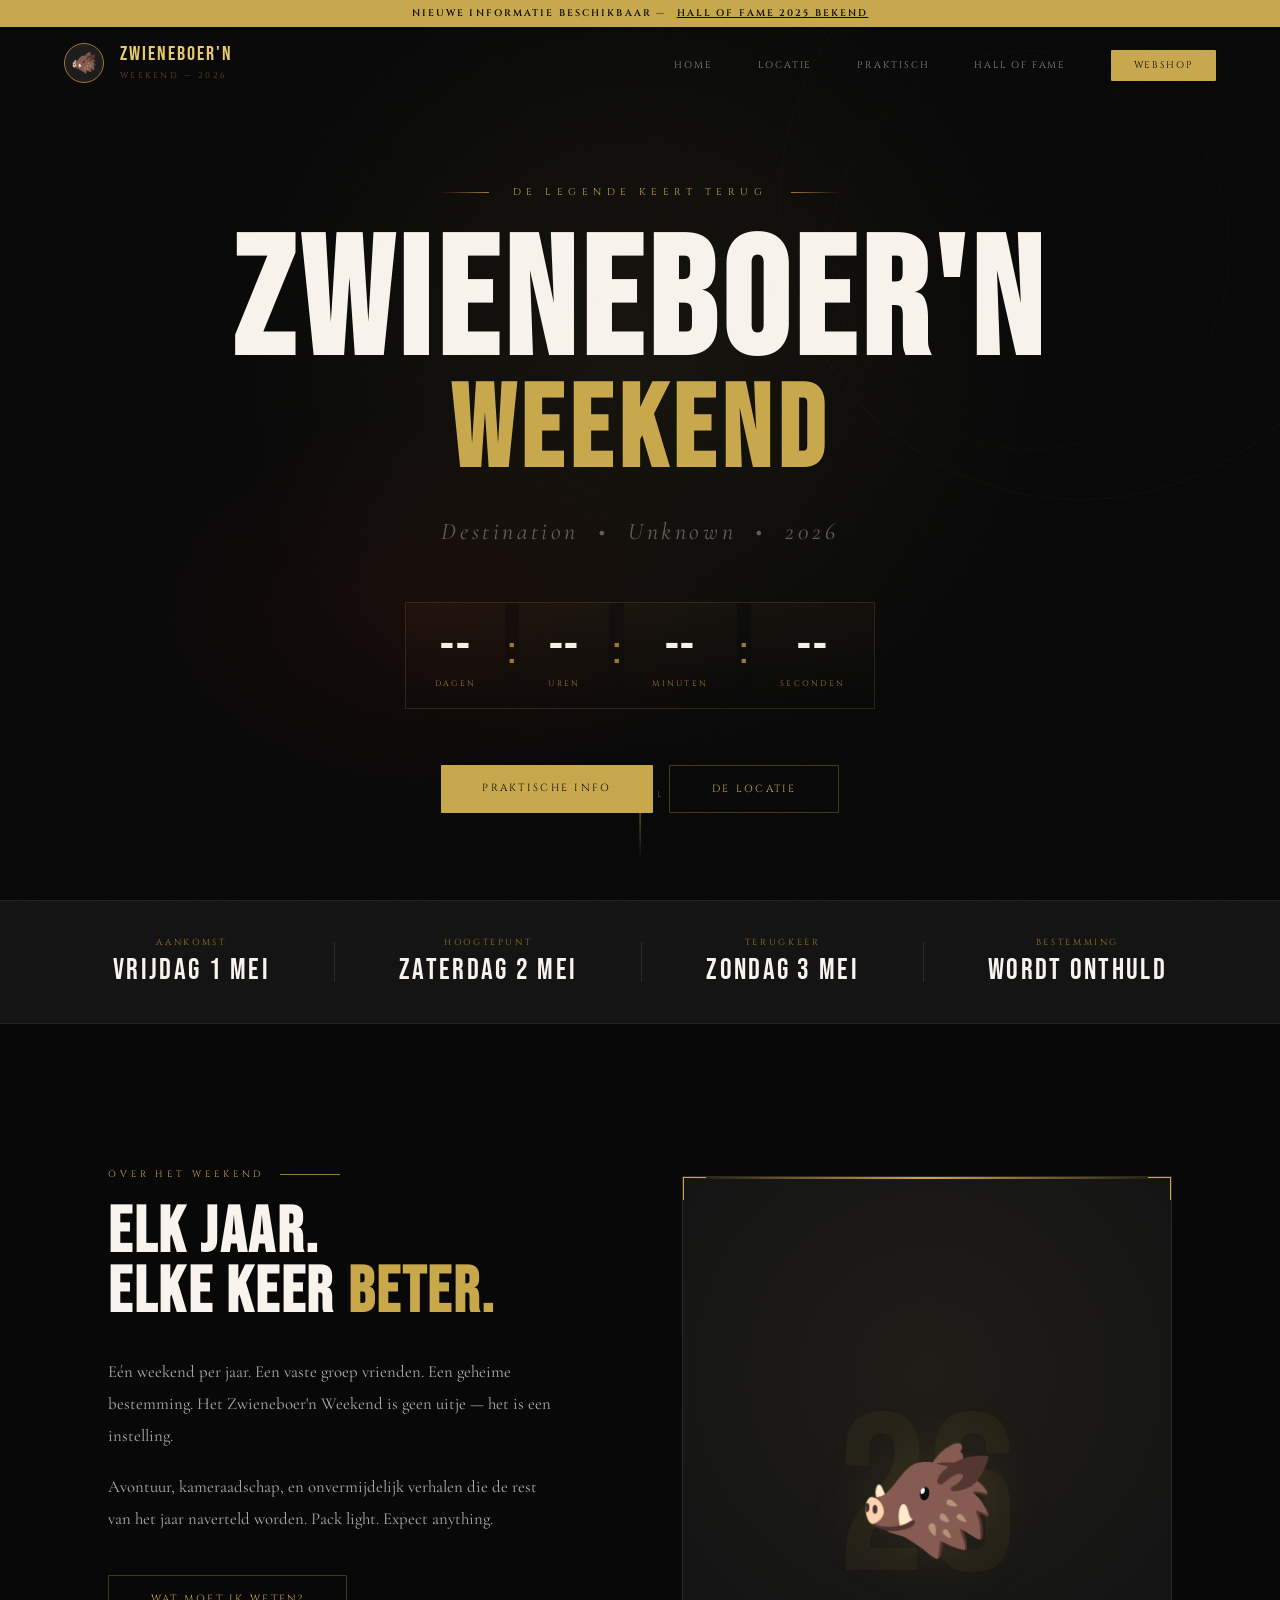
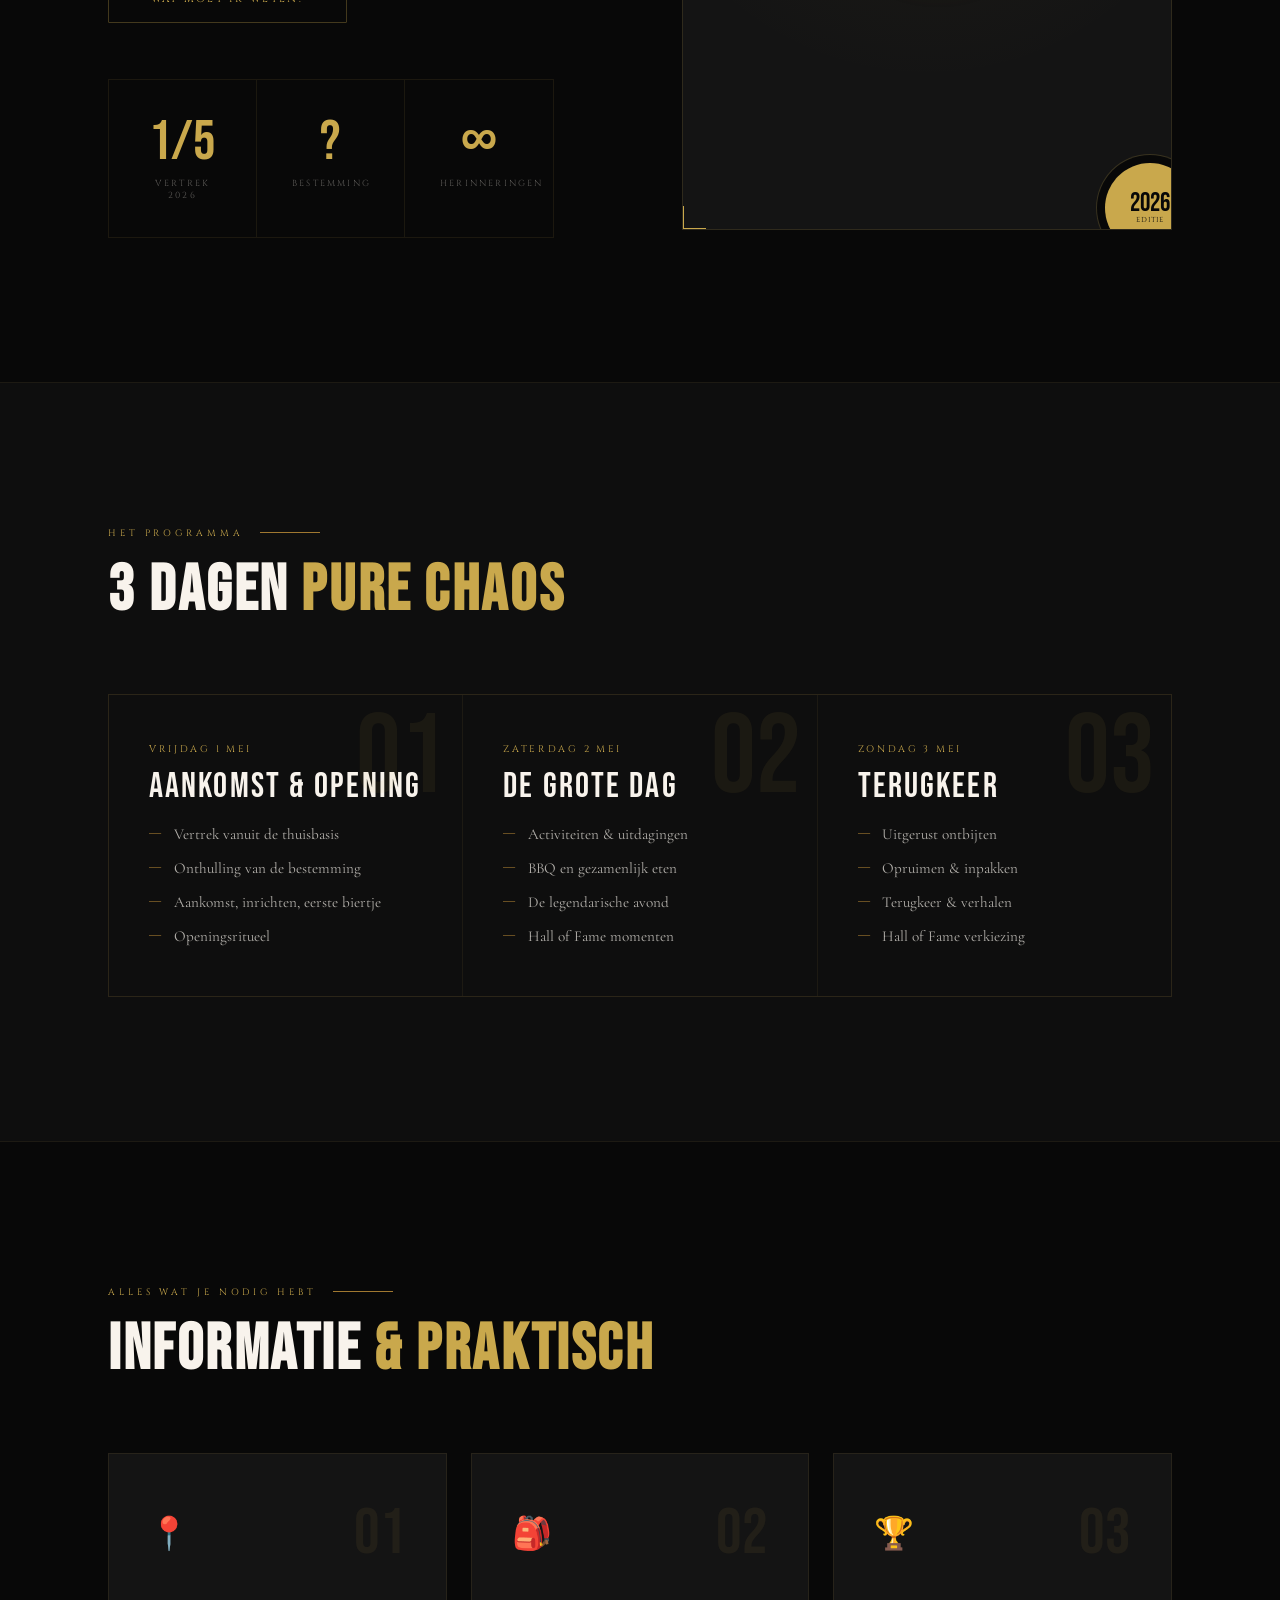
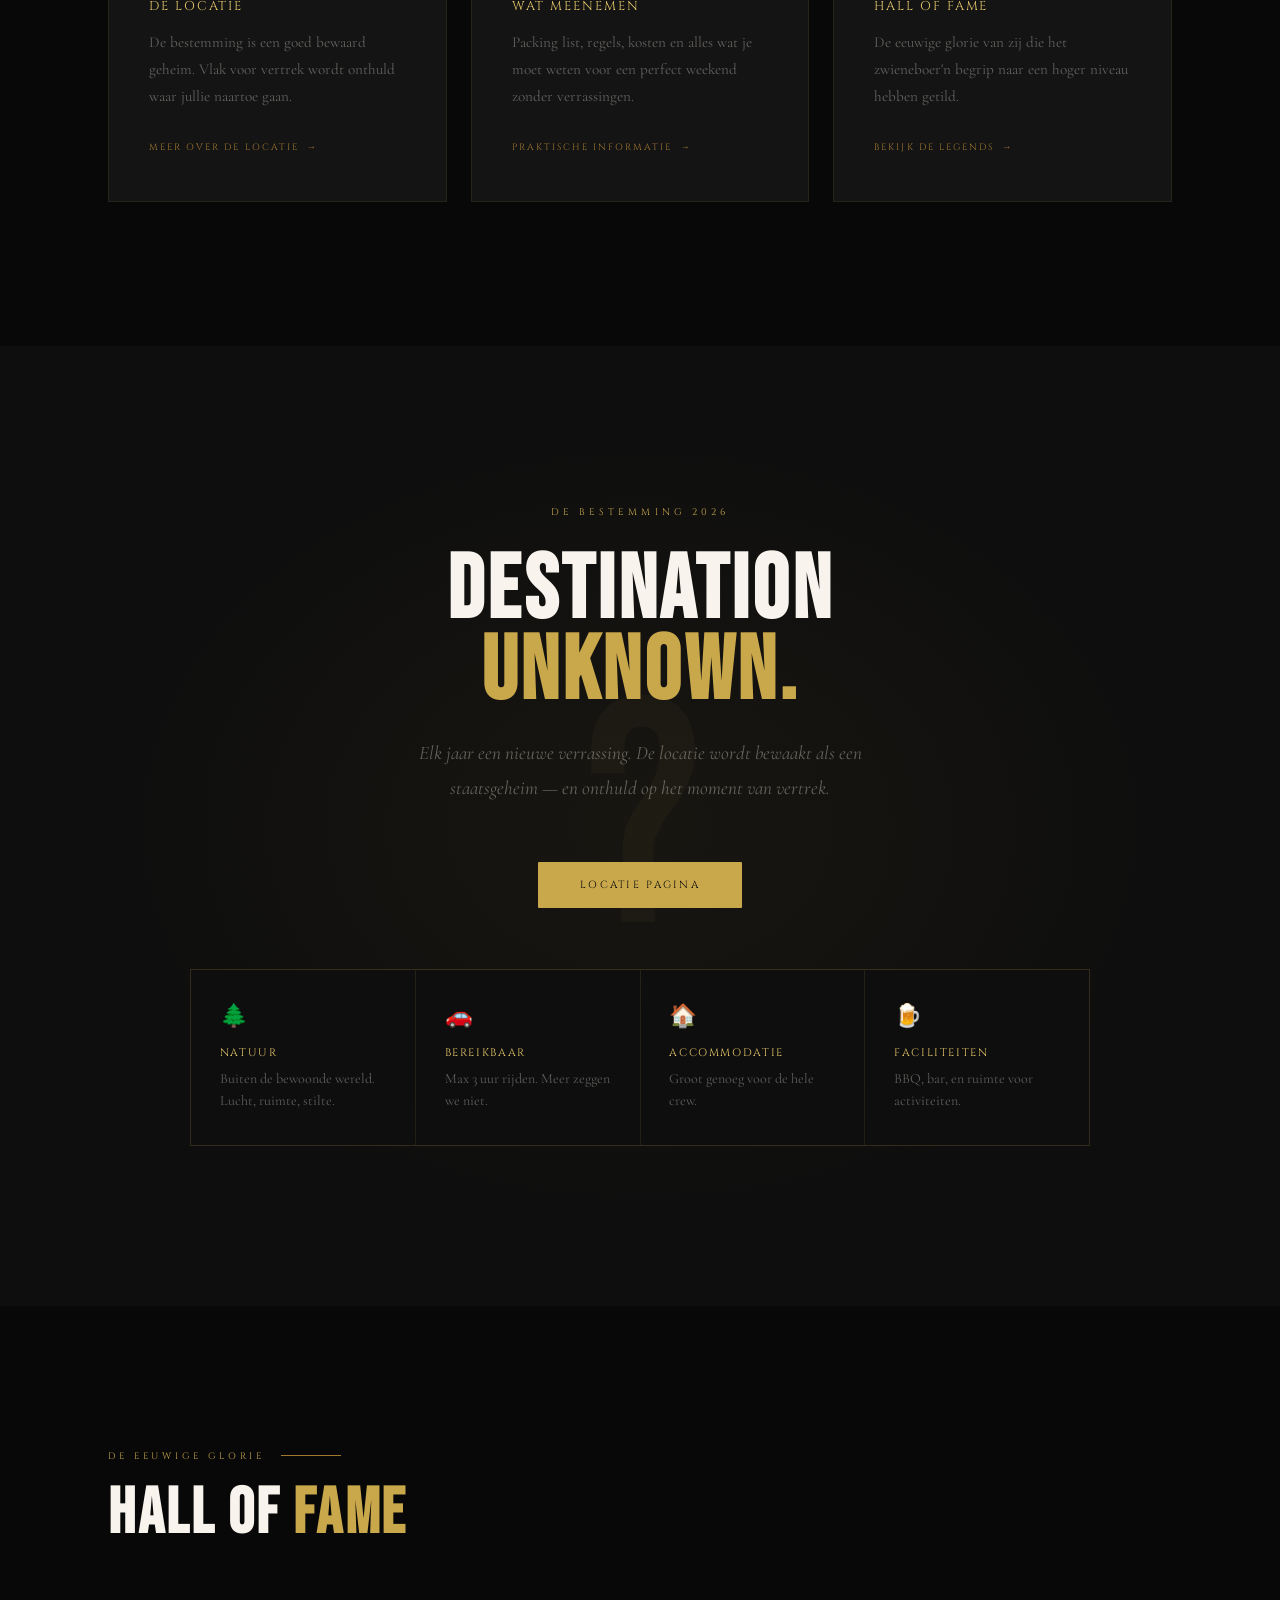
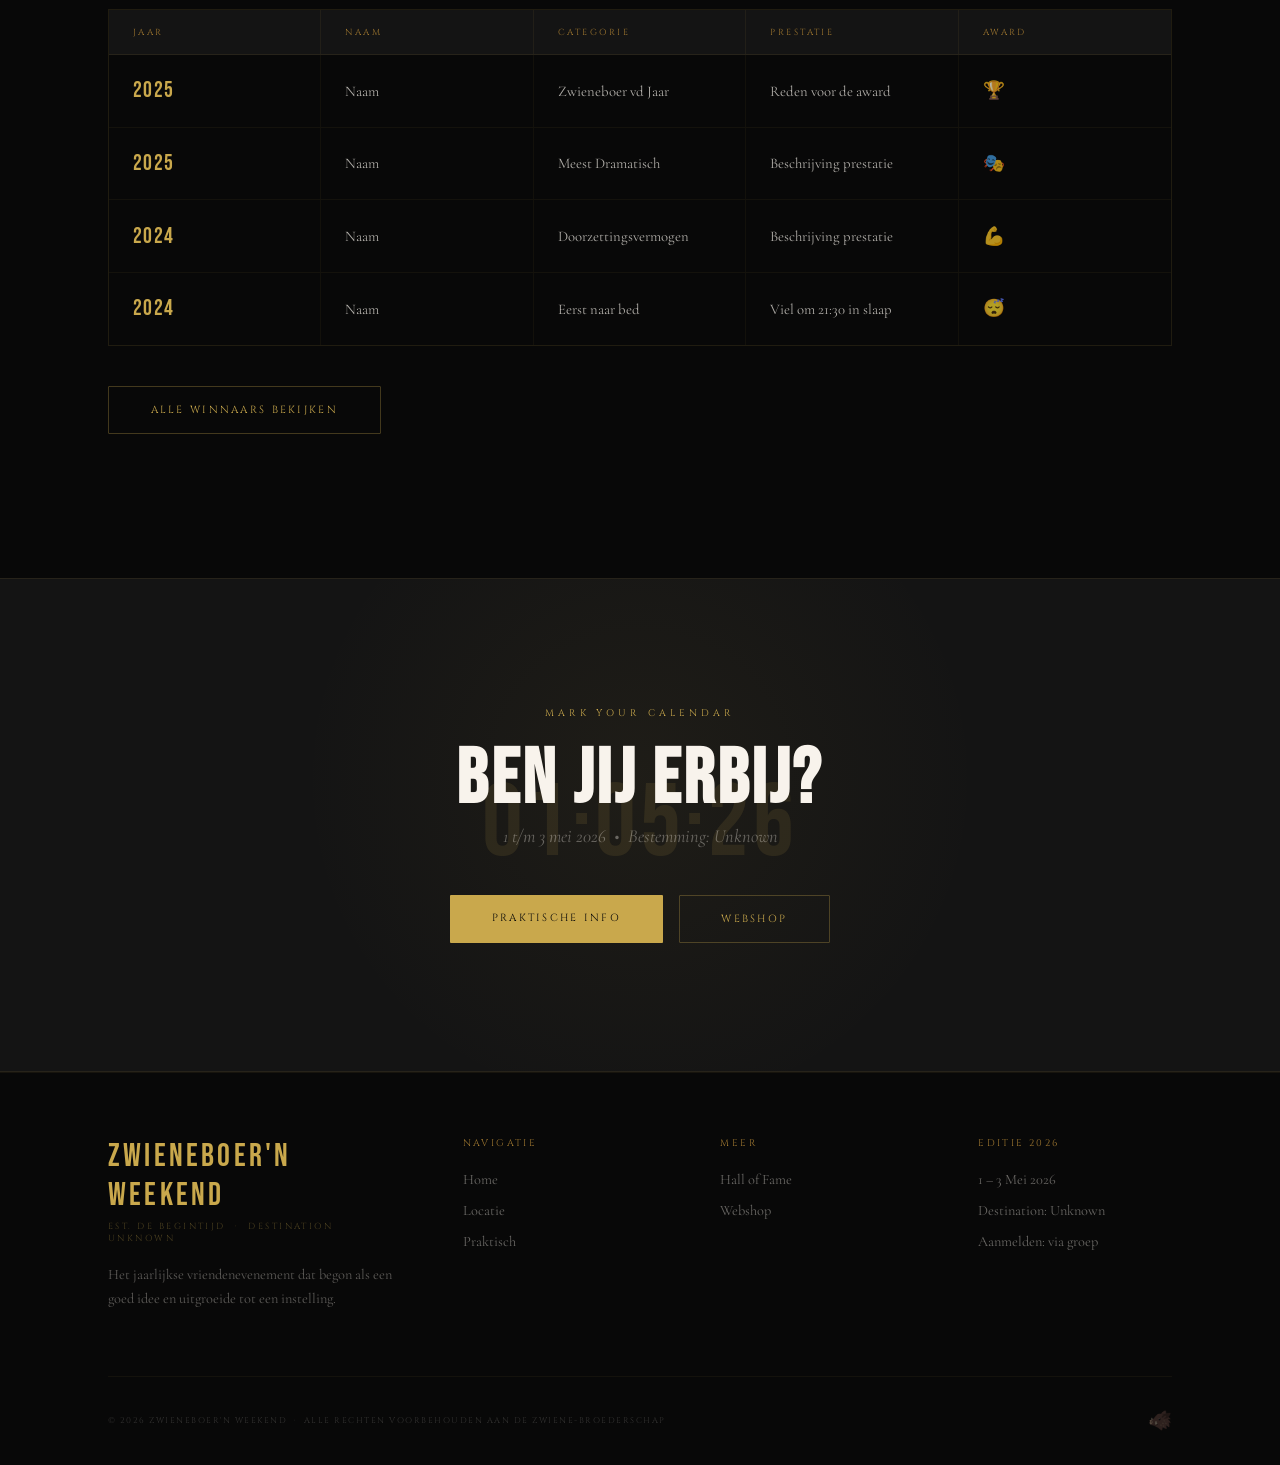
==== index.html @ 817a6a4c "Add files via upload" ====
<!DOCTYPE html>
<html lang="nl">
<head>
<meta charset="UTF-8">
<meta name="viewport" content="width=device-width, initial-scale=1.0">
<title>Zwieneboer'n Weekend 2026</title>
<link rel="preconnect" href="https://fonts.googleapis.com">
<link href="https://fonts.googleapis.com/css2?family=Bebas+Neue&family=Cinzel:wght@400;600;700;900&family=Cormorant+Garamond:ital,wght@0,300;0,400;0,600;1,300;1,400&display=swap" rel="stylesheet">
<style>
*, *::before, *::after { margin:0; padding:0; box-sizing:border-box; }

:root {
  --gold: #C9A84C;
  --gold2: #E8C96A;
  --gold3: #A07830;
  --gold4: #F5E4B0;
  --black: #080808;
  --dark1: #0E0E0E;
  --dark2: #141414;
  --dark3: #1C1C1C;
  --dark4: #242424;
  --white: #F8F3EC;
  --white2: rgba(248,243,236,0.7);
  --white3: rgba(248,243,236,0.35);
}

html { scroll-behavior: smooth; overflow-x: hidden; }

body {
  background: var(--black);
  color: var(--white);
  font-family: 'Cormorant Garamond', serif;
  overflow-x: hidden;
  cursor: none;
}

/* ══════════════════════════════════
   CUSTOM CURSOR
══════════════════════════════════ */
#cursor {
  width: 8px; height: 8px;
  background: var(--gold);
  border-radius: 50%;
  position: fixed;
  top: 0; left: 0;
  pointer-events: none;
  z-index: 99999;
  transform: translate(-50%,-50%);
  transition: width .2s, height .2s, background .2s;
}
#cursor-ring {
  width: 32px; height: 32px;
  border: 1px solid rgba(201,168,76,0.5);
  border-radius: 50%;
  position: fixed;
  top: 0; left: 0;
  pointer-events: none;
  z-index: 99998;
  transform: translate(-50%,-50%);
  transition: all .12s ease;
}
body:hover #cursor { opacity:1; }
a:hover ~ #cursor, button:hover ~ #cursor { width:14px; height:14px; }

/* ══════════════════════════════════
   NOISE + GRAIN
══════════════════════════════════ */
body::after {
  content: '';
  position: fixed;
  inset: 0;
  pointer-events: none;
  z-index: 9000;
  opacity: .025;
  background-image: url("data:image/svg+xml,%3Csvg xmlns='http://www.w3.org/2000/svg' width='300' height='300'%3E%3Cfilter id='n'%3E%3CfeTurbulence type='fractalNoise' baseFrequency='.75' numOctaves='4' stitchTiles='stitch'/%3E%3C/filter%3E%3Crect width='300' height='300' filter='url(%23n)' opacity='1'/%3E%3C/svg%3E");
  background-size: 200px;
}

/* ══════════════════════════════════
   ANNOUNCEMENT BAR
══════════════════════════════════ */
.topbar {
  position: fixed;
  top: 0; left: 0; right: 0;
  z-index: 1000;
  background: var(--gold);
  color: var(--black);
  text-align: center;
  padding: .45rem 1rem;
  font-family: 'Cinzel', serif;
  font-size: .6rem;
  letter-spacing: .22em;
  text-transform: uppercase;
  font-weight: 600;
}
.topbar a { color: var(--black); text-decoration: underline; margin-left:.4rem; }

/* ══════════════════════════════════
   NAVIGATION
══════════════════════════════════ */
nav {
  position: fixed;
  top: 28px; left: 0; right: 0;
  z-index: 999;
  padding: 0 4rem;
  height: 70px;
  display: flex;
  align-items: center;
  justify-content: space-between;
  transition: background .4s, backdrop-filter .4s, box-shadow .4s;
}
nav.scrolled {
  background: rgba(8,8,8,.92);
  backdrop-filter: blur(20px);
  -webkit-backdrop-filter: blur(20px);
  box-shadow: 0 1px 0 rgba(201,168,76,.12);
}

.logo {
  text-decoration: none;
  display: flex;
  align-items: center;
  gap: 1rem;
}
.logo-icon {
  width: 40px; height: 40px;
  border-radius: 50%;
  border: 1px solid var(--gold3);
  background: var(--dark3);
  display: flex; align-items: center; justify-content: center;
  font-size: 1.3rem;
  transition: border-color .3s;
}
.logo:hover .logo-icon { border-color: var(--gold); }
.logo-text { line-height: 1.1; }
.logo-name {
  font-family: 'Bebas Neue', sans-serif;
  font-size: 1.25rem;
  letter-spacing: .1em;
  color: var(--gold2);
  display: block;
}
.logo-sub {
  font-family: 'Cinzel', serif;
  font-size: .52rem;
  letter-spacing: .3em;
  color: rgba(201,168,76,.45);
  text-transform: uppercase;
}

.nav-menu {
  display: flex;
  gap: 2.8rem;
  list-style: none;
  align-items: center;
}
.nav-menu a {
  font-family: 'Cinzel', serif;
  font-size: .6rem;
  letter-spacing: .2em;
  text-transform: uppercase;
  color: rgba(248,243,236,.55);
  text-decoration: none;
  transition: color .25s;
  position: relative;
  padding-bottom: 3px;
}
.nav-menu a::after {
  content: '';
  position: absolute;
  bottom: 0; left: 0;
  width: 0; height: 1px;
  background: var(--gold);
  transition: width .3s;
}
.nav-menu a:hover { color: var(--gold2); }
.nav-menu a:hover::after { width: 100%; }

.nav-cta {
  font-family: 'Cinzel', serif !important;
  font-size: .6rem !important;
  letter-spacing: .18em !important;
  color: var(--black) !important;
  background: var(--gold);
  padding: .55rem 1.4rem !important;
  border-radius: 1px;
  transition: background .25s !important;
}
.nav-cta::after { display: none !important; }
.nav-cta:hover { background: var(--gold2) !important; }

/* ══════════════════════════════════
   HERO
══════════════════════════════════ */
.hero {
  min-height: 100vh;
  display: flex;
  align-items: center;
  justify-content: center;
  position: relative;
  overflow: hidden;
  padding-top: 98px;
}

/* Ambient glow */
.hero-glow {
  position: absolute;
  width: 900px; height: 900px;
  background: radial-gradient(circle, rgba(201,168,76,.07) 0%, transparent 65%);
  top: 50%; left: 50%;
  transform: translate(-50%,-60%);
  pointer-events: none;
}
.hero-glow2 {
  position: absolute;
  width: 600px; height: 400px;
  background: radial-gradient(ellipse, rgba(139,30,20,.1) 0%, transparent 70%);
  bottom: 10%; left: 10%;
  pointer-events: none;
}

/* Diagonal lines decoration */
.hero-lines {
  position: absolute;
  inset: 0;
  pointer-events: none;
  overflow: hidden;
}
.hero-lines::before {
  content: '';
  position: absolute;
  top: -100px; right: -100px;
  width: 600px; height: 600px;
  border: 1px solid rgba(201,168,76,.04);
  border-radius: 50%;
  transform: rotate(15deg);
}
.hero-lines::after {
  content: '';
  position: absolute;
  top: 50px; right: 50px;
  width: 400px; height: 400px;
  border: 1px solid rgba(201,168,76,.03);
  border-radius: 50%;
}

/* Gold top border */
.hero::before {
  content: '';
  position: absolute;
  top: 0; left: 0; right: 0;
  height: 1px;
  background: linear-gradient(90deg, transparent, var(--gold3), var(--gold), var(--gold3), transparent);
}

.hero-content {
  position: relative;
  z-index: 2;
  text-align: center;
  max-width: 900px;
  padding: 0 2rem;
}

.hero-pretitle {
  font-family: 'Cinzel', serif;
  font-size: .62rem;
  letter-spacing: .55em;
  text-transform: uppercase;
  color: var(--gold);
  margin-bottom: 2rem;
  opacity: 0;
  animation: slideUp .9s cubic-bezier(.16,1,.3,1) forwards .3s;
  display: flex;
  align-items: center;
  justify-content: center;
  gap: 1.5rem;
}
.hero-pretitle::before,
.hero-pretitle::after {
  content: '';
  width: 50px; height: 1px;
  background: linear-gradient(90deg, transparent, var(--gold3));
}
.hero-pretitle::after {
  background: linear-gradient(90deg, var(--gold3), transparent);
}

.hero-title {
  font-family: 'Bebas Neue', sans-serif;
  font-size: clamp(5.5rem, 13vw, 11rem);
  letter-spacing: .04em;
  line-height: .9;
  color: var(--white);
  margin-bottom: .2rem;
  opacity: 0;
  animation: slideUp .9s cubic-bezier(.16,1,.3,1) forwards .5s;
}
.hero-title-gold {
  display: block;
  color: var(--gold);
  font-size: clamp(4rem, 9vw, 8rem);
  opacity: 0;
  animation: slideUp .9s cubic-bezier(.16,1,.3,1) forwards .65s;
}

.hero-tagline {
  font-family: 'Cormorant Garamond', serif;
  font-style: italic;
  font-size: clamp(1rem, 2.2vw, 1.5rem);
  color: var(--white3);
  letter-spacing: .15em;
  margin: 2rem 0 3.5rem;
  opacity: 0;
  animation: slideUp .9s cubic-bezier(.16,1,.3,1) forwards .8s;
}

/* ── COUNTDOWN ── */
.countdown {
  display: inline-flex;
  gap: 0;
  border: 1px solid rgba(201,168,76,.18);
  margin-bottom: 3.5rem;
  opacity: 0;
  animation: slideUp .9s cubic-bezier(.16,1,.3,1) forwards .95s;
  overflow: hidden;
}
.cd-block {
  padding: 1.2rem 1.8rem;
  text-align: center;
  position: relative;
  min-width: 90px;
}
.cd-block + .cd-block {
  border-left: 1px solid rgba(201,168,76,.12);
}
.cd-block::before {
  content: '';
  position: absolute;
  inset: 0;
  background: linear-gradient(180deg, rgba(201,168,76,.04) 0%, transparent 100%);
}
.cd-num {
  font-family: 'Bebas Neue', sans-serif;
  font-size: 3.2rem;
  line-height: 1;
  color: var(--white);
  display: block;
  letter-spacing: .03em;
}
.cd-label {
  font-family: 'Cinzel', serif;
  font-size: .5rem;
  letter-spacing: .28em;
  text-transform: uppercase;
  color: var(--gold3);
  display: block;
  margin-top: .3rem;
}
.cd-sep {
  font-family: 'Bebas Neue', sans-serif;
  font-size: 2.5rem;
  color: var(--gold3);
  display: flex;
  align-items: center;
  padding: 0 .2rem;
  align-self: center;
  margin-top: -8px;
}

.hero-btns {
  display: flex;
  gap: 1rem;
  justify-content: center;
  flex-wrap: wrap;
  opacity: 0;
  animation: slideUp .9s cubic-bezier(.16,1,.3,1) forwards 1.1s;
}

.btn-primary {
  font-family: 'Cinzel', serif;
  font-size: .65rem;
  letter-spacing: .22em;
  text-transform: uppercase;
  color: var(--black);
  background: var(--gold);
  padding: 1rem 2.6rem;
  text-decoration: none;
  border-radius: 1px;
  transition: all .25s;
  display: inline-block;
  position: relative;
  overflow: hidden;
}
.btn-primary::before {
  content: '';
  position: absolute;
  top: 0; left: -100%;
  width: 100%; height: 100%;
  background: linear-gradient(90deg, transparent, rgba(255,255,255,.2), transparent);
  transition: left .4s;
}
.btn-primary:hover::before { left: 100%; }
.btn-primary:hover {
  background: var(--gold2);
  transform: translateY(-2px);
  box-shadow: 0 10px 30px rgba(201,168,76,.25);
}

.btn-ghost {
  font-family: 'Cinzel', serif;
  font-size: .65rem;
  letter-spacing: .22em;
  text-transform: uppercase;
  color: var(--gold);
  background: transparent;
  border: 1px solid rgba(201,168,76,.3);
  padding: 1rem 2.6rem;
  text-decoration: none;
  border-radius: 1px;
  transition: all .25s;
  display: inline-block;
}
.btn-ghost:hover {
  border-color: var(--gold);
  background: rgba(201,168,76,.06);
  transform: translateY(-2px);
}

/* Scroll indicator */
.scroll-hint {
  position: absolute;
  bottom: 2.5rem;
  left: 50%;
  transform: translateX(-50%);
  display: flex;
  flex-direction: column;
  align-items: center;
  gap: .6rem;
  opacity: 0;
  animation: fadeIn 1s forwards 1.8s;
}
.scroll-hint span {
  font-family: 'Cinzel', serif;
  font-size: .5rem;
  letter-spacing: .35em;
  text-transform: uppercase;
  color: var(--white3);
}
.scroll-line {
  width: 1px;
  height: 50px;
  background: linear-gradient(to bottom, var(--gold3), transparent);
  animation: scrollPulse 2s ease-in-out infinite;
}

/* ══════════════════════════════════
   DATE BANNER (full width)
══════════════════════════════════ */
.date-banner {
  background: var(--dark2);
  border-top: 1px solid rgba(201,168,76,.1);
  border-bottom: 1px solid rgba(201,168,76,.1);
  padding: 2.2rem 0;
  overflow: hidden;
}
.date-banner-inner {
  display: flex;
  align-items: center;
  justify-content: center;
  gap: 4rem;
  flex-wrap: wrap;
  padding: 0 2rem;
}
.date-item {
  text-align: center;
}
.date-item-label {
  font-family: 'Cinzel', serif;
  font-size: .55rem;
  letter-spacing: .3em;
  text-transform: uppercase;
  color: var(--gold3);
  display: block;
  margin-bottom: .3rem;
}
.date-item-value {
  font-family: 'Bebas Neue', sans-serif;
  font-size: 1.8rem;
  letter-spacing: .08em;
  color: var(--white);
}
.date-sep {
  width: 1px;
  height: 40px;
  background: rgba(201,168,76,.15);
}

/* ══════════════════════════════════
   INTRO SECTION
══════════════════════════════════ */
.section { padding: 9rem 0; }
.container { max-width: 1160px; margin: 0 auto; padding: 0 3rem; }

.intro-wrap {
  display: grid;
  grid-template-columns: 1fr 1.1fr;
  gap: 8rem;
  align-items: center;
}

.section-eyebrow {
  font-family: 'Cinzel', serif;
  font-size: .58rem;
  letter-spacing: .42em;
  text-transform: uppercase;
  color: var(--gold);
  display: flex;
  align-items: center;
  gap: 1rem;
  margin-bottom: 1.4rem;
}
.section-eyebrow::after {
  content: '';
  flex: 1;
  max-width: 60px;
  height: 1px;
  background: var(--gold3);
}

.section-title {
  font-family: 'Bebas Neue', sans-serif;
  font-size: clamp(2.8rem, 5vw, 4.5rem);
  letter-spacing: .04em;
  line-height: .95;
  color: var(--white);
  margin-bottom: 2rem;
}
.section-title em {
  color: var(--gold);
  font-style: normal;
}

.section-body {
  font-size: 1.05rem;
  line-height: 1.9;
  color: var(--white2);
  margin-bottom: 1.2rem;
}

.intro-visual {
  position: relative;
}
.intro-frame {
  position: relative;
  background: var(--dark2);
  border: 1px solid rgba(201,168,76,.15);
  padding: 3rem;
  aspect-ratio: 3/4;
  display: flex;
  align-items: center;
  justify-content: center;
  overflow: hidden;
}
.intro-frame::before {
  content: '';
  position: absolute;
  top: 0; left: 0; right: 0;
  height: 2px;
  background: linear-gradient(90deg, transparent, var(--gold), transparent);
}
.intro-frame::after {
  content: '';
  position: absolute;
  inset: 0;
  background: radial-gradient(circle at 50% 30%, rgba(201,168,76,.06), transparent 60%);
}
.intro-frame-num {
  font-family: 'Bebas Neue', sans-serif;
  font-size: 14rem;
  color: rgba(201,168,76,.06);
  line-height: 1;
  user-select: none;
  position: absolute;
}
.intro-frame-emoji {
  font-size: 7rem;
  position: relative;
  z-index: 2;
  filter: drop-shadow(0 0 30px rgba(201,168,76,.15));
}

/* Corner decorations */
.corner {
  position: absolute;
  width: 24px; height: 24px;
}
.corner-tl { top: -1px; left: -1px; border-top: 2px solid var(--gold); border-left: 2px solid var(--gold); }
.corner-tr { top: -1px; right: -1px; border-top: 2px solid var(--gold); border-right: 2px solid var(--gold); }
.corner-bl { bottom: -1px; left: -1px; border-bottom: 2px solid var(--gold); border-left: 2px solid var(--gold); }
.corner-br { bottom: -1px; right: -1px; border-bottom: 2px solid var(--gold); border-right: 2px solid var(--gold); }

/* Floating badge */
.intro-badge {
  position: absolute;
  bottom: -1.5rem;
  right: -1.5rem;
  background: var(--gold);
  color: var(--black);
  width: 90px; height: 90px;
  border-radius: 50%;
  display: flex;
  flex-direction: column;
  align-items: center;
  justify-content: center;
  font-family: 'Bebas Neue', sans-serif;
  font-size: 1.6rem;
  line-height: 1;
  z-index: 3;
  animation: rotateBadge 12s linear infinite;
  box-shadow: 0 0 0 8px var(--black), 0 0 0 9px rgba(201,168,76,.2);
}
.intro-badge span {
  font-family: 'Cinzel', serif;
  font-size: .45rem;
  letter-spacing: .15em;
  text-transform: uppercase;
}

/* Stats */
.stats-strip {
  display: grid;
  grid-template-columns: repeat(3, 1fr);
  gap: 0;
  border: 1px solid rgba(201,168,76,.1);
  margin-top: 3.5rem;
}
.stat-box {
  padding: 2.2rem;
  text-align: center;
  border-right: 1px solid rgba(201,168,76,.1);
  position: relative;
  overflow: hidden;
}
.stat-box:last-child { border-right: none; }
.stat-box::before {
  content: '';
  position: absolute;
  bottom: 0; left: 0; right: 0;
  height: 2px;
  background: linear-gradient(90deg, transparent, var(--gold3), transparent);
  transform: scaleX(0);
  transition: transform .4s;
}
.stat-box:hover::before { transform: scaleX(1); }
.stat-num {
  font-family: 'Bebas Neue', sans-serif;
  font-size: 3.5rem;
  color: var(--gold);
  line-height: 1;
  display: block;
}
.stat-lbl {
  font-family: 'Cinzel', serif;
  font-size: .55rem;
  letter-spacing: .25em;
  text-transform: uppercase;
  color: var(--white3);
  margin-top: .4rem;
  display: block;
}

/* ══════════════════════════════════
   PROGRAM SECTION
══════════════════════════════════ */
.program-section {
  background: var(--dark1);
  border-top: 1px solid rgba(201,168,76,.08);
  border-bottom: 1px solid rgba(201,168,76,.08);
}
.program-grid {
  display: grid;
  grid-template-columns: repeat(3, 1fr);
  gap: 1px;
  background: rgba(201,168,76,.08);
  margin-top: 4.5rem;
  border: 1px solid rgba(201,168,76,.08);
}
.program-day {
  background: var(--dark1);
  padding: 3rem 2.5rem;
  position: relative;
  overflow: hidden;
  transition: background .3s;
}
.program-day:hover { background: var(--dark2); }
.program-day::after {
  content: '';
  position: absolute;
  top: 0; left: 0; right: 0;
  height: 3px;
  background: linear-gradient(90deg, transparent, var(--gold3), transparent);
  opacity: 0;
  transition: opacity .3s;
}
.program-day:hover::after { opacity: 1; }

.day-num {
  font-family: 'Bebas Neue', sans-serif;
  font-size: 7rem;
  color: rgba(201,168,76,.07);
  line-height: 1;
  position: absolute;
  top: .5rem; right: 1rem;
  pointer-events: none;
}
.day-date {
  font-family: 'Cinzel', serif;
  font-size: .6rem;
  letter-spacing: .28em;
  text-transform: uppercase;
  color: var(--gold);
  margin-bottom: .8rem;
  display: block;
}
.day-title {
  font-family: 'Bebas Neue', sans-serif;
  font-size: 2.2rem;
  letter-spacing: .06em;
  color: var(--white);
  margin-bottom: 1.2rem;
  line-height: 1;
}
.day-items {
  list-style: none;
  display: flex;
  flex-direction: column;
  gap: .7rem;
}
.day-items li {
  display: flex;
  align-items: flex-start;
  gap: .8rem;
  font-size: .95rem;
  color: var(--white2);
  line-height: 1.5;
}
.day-items li::before {
  content: '—';
  color: var(--gold3);
  flex-shrink: 0;
  font-family: 'Cinzel', serif;
}

/* ══════════════════════════════════
   INFO CARDS SECTION
══════════════════════════════════ */
.info-section { background: var(--black); }
.info-grid {
  display: grid;
  grid-template-columns: repeat(3, 1fr);
  gap: 1.5rem;
  margin-top: 4.5rem;
}
.info-card {
  background: var(--dark2);
  border: 1px solid rgba(201,168,76,.1);
  padding: 3rem 2.5rem;
  position: relative;
  overflow: hidden;
  transition: all .35s cubic-bezier(.16,1,.3,1);
}
.info-card::before {
  content: '';
  position: absolute;
  inset: 0;
  background: radial-gradient(circle at 50% 0%, rgba(201,168,76,.07), transparent 60%);
  opacity: 0;
  transition: opacity .35s;
}
.info-card:hover {
  border-color: rgba(201,168,76,.3);
  transform: translateY(-6px);
  box-shadow: 0 20px 50px rgba(0,0,0,.5), 0 0 0 1px rgba(201,168,76,.08);
}
.info-card:hover::before { opacity: 1; }

.ic-top {
  display: flex;
  align-items: center;
  justify-content: space-between;
  margin-bottom: 2rem;
}
.ic-icon {
  font-size: 2rem;
  display: block;
}
.ic-num {
  font-family: 'Bebas Neue', sans-serif;
  font-size: 4rem;
  color: rgba(201,168,76,.08);
  line-height: 1;
}
.ic-title {
  font-family: 'Cinzel', serif;
  font-size: .8rem;
  letter-spacing: .15em;
  text-transform: uppercase;
  color: var(--gold2);
  margin-bottom: .9rem;
  display: block;
}
.ic-text {
  font-size: .95rem;
  line-height: 1.75;
  color: var(--white3);
  margin-bottom: 2rem;
}
.ic-link {
  font-family: 'Cinzel', serif;
  font-size: .58rem;
  letter-spacing: .22em;
  text-transform: uppercase;
  color: var(--gold3);
  text-decoration: none;
  display: flex;
  align-items: center;
  gap: .5rem;
  transition: color .25s, gap .25s;
}
.ic-link:hover { color: var(--gold2); gap: .8rem; }
.ic-link::after { content: '→'; }

/* ══════════════════════════════════
   MYSTERY LOCATION
══════════════════════════════════ */
.mystery-section {
  background: var(--dark1);
  position: relative;
  overflow: hidden;
}
.mystery-section::before {
  content: '';
  position: absolute;
  inset: 0;
  background: radial-gradient(ellipse at 50% 50%, rgba(201,168,76,.05) 0%, transparent 60%);
}
.mystery-inner {
  text-align: center;
  padding: 10rem 2rem;
  position: relative;
  z-index: 2;
}
.mystery-q {
  font-family: 'Bebas Neue', sans-serif;
  font-size: clamp(10rem, 25vw, 22rem);
  color: rgba(201,168,76,.04);
  line-height: .8;
  position: absolute;
  top: 50%;
  left: 50%;
  transform: translate(-50%, -50%);
  pointer-events: none;
  letter-spacing: -.02em;
}
.mystery-label {
  font-family: 'Cinzel', serif;
  font-size: .6rem;
  letter-spacing: .42em;
  text-transform: uppercase;
  color: var(--gold);
  margin-bottom: 2rem;
}
.mystery-title {
  font-family: 'Bebas Neue', sans-serif;
  font-size: clamp(3.5rem, 7vw, 7rem);
  letter-spacing: .04em;
  line-height: .9;
  color: var(--white);
  margin-bottom: 1.5rem;
}
.mystery-title span { color: var(--gold); display: block; }
.mystery-sub {
  font-family: 'Cormorant Garamond', serif;
  font-style: italic;
  font-size: 1.2rem;
  color: var(--white3);
  max-width: 480px;
  margin: 0 auto 3.5rem;
  line-height: 1.8;
}
.mystery-clues {
  display: inline-grid;
  grid-template-columns: repeat(4, 1fr);
  gap: 1px;
  background: rgba(201,168,76,.1);
  border: 1px solid rgba(201,168,76,.1);
  text-align: left;
  max-width: 900px;
  width: 100%;
  margin: 3.5rem auto 0;
}
.clue {
  background: var(--dark1);
  padding: 2rem 1.8rem;
  transition: background .3s;
}
.clue:hover { background: var(--dark2); }
.clue-icon { font-size: 1.4rem; margin-bottom: 1rem; display: block; }
.clue-t {
  font-family: 'Cinzel', serif;
  font-size: .68rem;
  letter-spacing: .15em;
  text-transform: uppercase;
  color: var(--gold2);
  margin-bottom: .5rem;
  display: block;
}
.clue-d { font-size: .88rem; color: var(--white3); line-height: 1.6; }

/* ══════════════════════════════════
   HALL OF FAME TEASER
══════════════════════════════════ */
.hof-section { background: var(--black); }
.hof-strip {
  margin-top: 4rem;
  border: 1px solid rgba(201,168,76,.12);
  overflow: hidden;
}
.hof-header {
  display: grid;
  grid-template-columns: repeat(5, 1fr);
  background: var(--dark2);
  border-bottom: 1px solid rgba(201,168,76,.1);
}
.hof-col-head {
  font-family: 'Cinzel', serif;
  font-size: .55rem;
  letter-spacing: .28em;
  text-transform: uppercase;
  color: var(--gold3);
  padding: 1rem 1.5rem;
  border-right: 1px solid rgba(201,168,76,.08);
}
.hof-col-head:last-child { border-right: none; }
.hof-row {
  display: grid;
  grid-template-columns: repeat(5, 1fr);
  border-bottom: 1px solid rgba(201,168,76,.06);
  transition: background .25s;
}
.hof-row:last-child { border-bottom: none; }
.hof-row:hover { background: var(--dark2); }
.hof-cell {
  padding: 1.4rem 1.5rem;
  border-right: 1px solid rgba(201,168,76,.06);
  font-size: .92rem;
  color: var(--white2);
  display: flex;
  align-items: center;
  gap: .5rem;
}
.hof-cell:last-child { border-right: none; }
.hof-cell.year {
  font-family: 'Bebas Neue', sans-serif;
  font-size: 1.4rem;
  color: var(--gold);
  letter-spacing: .06em;
}
.hof-trophy { font-size: 1.1rem; }

/* ══════════════════════════════════
   CTA SECTION
══════════════════════════════════ */
.cta-section {
  background: var(--dark2);
  border-top: 1px solid rgba(201,168,76,.1);
  border-bottom: 1px solid rgba(201,168,76,.1);
  text-align: center;
  padding: 8rem 0;
  position: relative;
  overflow: hidden;
}
.cta-section::before {
  content: '';
  position: absolute;
  top: -200px; left: 50%;
  transform: translateX(-50%);
  width: 800px; height: 800px;
  background: radial-gradient(circle, rgba(201,168,76,.06) 0%, transparent 60%);
  pointer-events: none;
}
.cta-inner { position: relative; z-index: 2; }
.cta-date {
  font-family: 'Bebas Neue', sans-serif;
  font-size: clamp(3rem, 8vw, 8rem);
  letter-spacing: .04em;
  line-height: 1;
  color: rgba(201,168,76,.12);
  position: absolute;
  top: 50%;
  left: 50%;
  transform: translate(-50%,-50%);
  white-space: nowrap;
  pointer-events: none;
}
.cta-label {
  font-family: 'Cinzel', serif;
  font-size: .6rem;
  letter-spacing: .42em;
  text-transform: uppercase;
  color: var(--gold);
  margin-bottom: 1.5rem;
  display: block;
}
.cta-title {
  font-family: 'Bebas Neue', sans-serif;
  font-size: clamp(2.8rem, 6vw, 5.5rem);
  letter-spacing: .04em;
  line-height: .95;
  color: var(--white);
  margin-bottom: .5rem;
}
.cta-sub {
  font-family: 'Cormorant Garamond', serif;
  font-style: italic;
  font-size: 1.15rem;
  color: var(--white3);
  margin-bottom: 3rem;
}
.cta-btns { display: flex; gap: 1rem; justify-content: center; }

/* ══════════════════════════════════
   FOOTER
══════════════════════════════════ */
footer {
  background: var(--black);
  border-top: 1px solid rgba(201,168,76,.08);
  padding: 4rem 0 2rem;
}
.footer-inner {
  display: grid;
  grid-template-columns: 1.5fr 1fr 1fr 1fr;
  gap: 4rem;
  margin-bottom: 4rem;
}
.footer-brand {}
.footer-logo-text {
  font-family: 'Bebas Neue', sans-serif;
  font-size: 2rem;
  letter-spacing: .1em;
  color: var(--gold);
  display: block;
  margin-bottom: .3rem;
}
.footer-tagline {
  font-family: 'Cinzel', serif;
  font-size: .55rem;
  letter-spacing: .28em;
  text-transform: uppercase;
  color: rgba(201,168,76,.35);
  margin-bottom: 1.2rem;
}
.footer-desc { font-size: .9rem; color: var(--white3); line-height: 1.7; }

.footer-col-title {
  font-family: 'Cinzel', serif;
  font-size: .6rem;
  letter-spacing: .25em;
  text-transform: uppercase;
  color: var(--gold3);
  margin-bottom: 1.2rem;
  display: block;
}
.footer-links { list-style: none; display: flex; flex-direction: column; gap: .7rem; }
.footer-links a {
  font-size: .9rem;
  color: rgba(248,243,236,.4);
  text-decoration: none;
  transition: color .25s;
}
.footer-links a:hover { color: var(--gold2); }

.footer-bottom {
  padding-top: 2rem;
  border-top: 1px solid rgba(201,168,76,.06);
  display: flex;
  align-items: center;
  justify-content: space-between;
}
.footer-copy {
  font-family: 'Cinzel', serif;
  font-size: .52rem;
  letter-spacing: .18em;
  color: rgba(248,243,236,.18);
  text-transform: uppercase;
}
.footer-pig { font-size: 1.2rem; opacity: .3; }

/* ══════════════════════════════════
   REVEAL ANIMATIONS
══════════════════════════════════ */
.reveal {
  opacity: 0;
  transform: translateY(32px);
  transition: opacity .8s cubic-bezier(.16,1,.3,1), transform .8s cubic-bezier(.16,1,.3,1);
}
.reveal.in { opacity: 1; transform: none; }
.reveal-d1 { transition-delay: .1s; }
.reveal-d2 { transition-delay: .2s; }
.reveal-d3 { transition-delay: .3s; }

/* ══════════════════════════════════
   KEYFRAMES
══════════════════════════════════ */
@keyframes slideUp {
  from { opacity: 0; transform: translateY(30px); }
  to   { opacity: 1; transform: none; }
}
@keyframes fadeIn {
  to { opacity: 1; }
}
@keyframes scrollPulse {
  0%, 100% { opacity: .3; transform: scaleY(1); }
  50%       { opacity: .8; transform: scaleY(1.3); }
}
@keyframes rotateBadge {
  from { transform: rotate(0deg); }
  to   { transform: rotate(360deg); }
}

/* ══════════════════════════════════
   RESPONSIVE
══════════════════════════════════ */
@media (max-width: 900px) {
  nav { padding: 0 1.8rem; }
  .nav-menu { display: none; }
  .container { padding: 0 1.8rem; }
  .intro-wrap { grid-template-columns: 1fr; gap: 3.5rem; }
  .intro-visual { display: none; }
  .program-grid { grid-template-columns: 1fr; }
  .info-grid { grid-template-columns: 1fr; }
  .mystery-clues { grid-template-columns: repeat(2, 1fr); }
  .footer-inner { grid-template-columns: 1fr 1fr; gap: 2.5rem; }
  .hof-strip { overflow-x: auto; }
  .countdown { overflow-x: auto; }
  .cd-block { padding: .9rem 1.1rem; min-width: 70px; }
  .cd-num { font-size: 2.4rem; }
  .stats-strip { grid-template-columns: 1fr; }
  .stat-box { border-right: none; border-bottom: 1px solid rgba(201,168,76,.1); }
  .stat-box:last-child { border-bottom: none; }
  .cta-btns { flex-direction: column; align-items: center; }
}
@media (max-width: 600px) {
  .mystery-clues { grid-template-columns: 1fr; }
  .footer-inner { grid-template-columns: 1fr; }
  .footer-bottom { flex-direction: column; gap: 1rem; text-align: center; }
  .date-sep { display: none; }
}
</style>
</head>
<body>

<!-- CUSTOM CURSOR -->
<div id="cursor"></div>
<div id="cursor-ring"></div>

<!-- TOP BAR -->
<div class="topbar">
  Nieuwe informatie beschikbaar &mdash; <a href="pages/hall-of-fame.html">Hall of Fame 2025 bekend</a>
</div>

<!-- NAVIGATION -->
<nav id="nav">
  <a href="index.html" class="logo">
    <div class="logo-icon">🐗</div>
    <div class="logo-text">
      <span class="logo-name">Zwieneboer'n</span>
      <span class="logo-sub">Weekend &mdash; 2026</span>
    </div>
  </a>
  <ul class="nav-menu">
    <li><a href="index.html">Home</a></li>
    <li><a href="pages/locatie.html">Locatie</a></li>
    <li><a href="pages/praktisch.html">Praktisch</a></li>
    <li><a href="pages/hall-of-fame.html">Hall of Fame</a></li>
    <li><a href="pages/webshop.html" class="nav-cta">Webshop</a></li>
  </ul>
</nav>

<!-- ═══ HERO ═══ -->
<section class="hero">
  <div class="hero-glow"></div>
  <div class="hero-glow2"></div>
  <div class="hero-lines"></div>

  <div class="hero-content">
    <div class="hero-pretitle">De Legende Keert Terug</div>

    <h1 class="hero-title">
      Zwieneboer'n
      <span class="hero-title-gold">Weekend</span>
    </h1>

    <p class="hero-tagline">Destination &nbsp;&bull;&nbsp; Unknown &nbsp;&bull;&nbsp; 2026</p>

    <div class="countdown">
      <div class="cd-block">
        <span class="cd-num" id="cd-days">--</span>
        <span class="cd-label">Dagen</span>
      </div>
      <span class="cd-sep">:</span>
      <div class="cd-block">
        <span class="cd-num" id="cd-hours">--</span>
        <span class="cd-label">Uren</span>
      </div>
      <span class="cd-sep">:</span>
      <div class="cd-block">
        <span class="cd-num" id="cd-minutes">--</span>
        <span class="cd-label">Minuten</span>
      </div>
      <span class="cd-sep">:</span>
      <div class="cd-block">
        <span class="cd-num" id="cd-seconds">--</span>
        <span class="cd-label">Seconden</span>
      </div>
    </div>

    <div class="hero-btns">
      <a href="pages/praktisch.html" class="btn-primary">Praktische info</a>
      <a href="pages/locatie.html" class="btn-ghost">De locatie</a>
    </div>
  </div>

  <div class="scroll-hint">
    <span>Scroll</span>
    <div class="scroll-line"></div>
  </div>
</section>

<!-- ═══ DATE BANNER ═══ -->
<div class="date-banner">
  <div class="date-banner-inner">
    <div class="date-item">
      <span class="date-item-label">Aankomst</span>
      <span class="date-item-value">Vrijdag 1 Mei</span>
    </div>
    <div class="date-sep"></div>
    <div class="date-item">
      <span class="date-item-label">Hoogtepunt</span>
      <span class="date-item-value">Zaterdag 2 Mei</span>
    </div>
    <div class="date-sep"></div>
    <div class="date-item">
      <span class="date-item-label">Terugkeer</span>
      <span class="date-item-value">Zondag 3 Mei</span>
    </div>
    <div class="date-sep"></div>
    <div class="date-item">
      <span class="date-item-label">Bestemming</span>
      <span class="date-item-value">Wordt onthuld</span>
    </div>
  </div>
</div>

<!-- ═══ INTRO ═══ -->
<section class="section">
  <div class="container">
    <div class="intro-wrap">
      <div>
        <div class="section-eyebrow reveal">Over het weekend</div>
        <h2 class="section-title reveal reveal-d1">
          Elk jaar.<br>Elke keer <em>beter.</em>
        </h2>
        <p class="section-body reveal reveal-d2">
          Eén weekend per jaar. Een vaste groep vrienden. Een geheime bestemming.
          Het Zwieneboer'n Weekend is geen uitje — het is een instelling.
        </p>
        <p class="section-body reveal reveal-d2">
          Avontuur, kameraadschap, en onvermijdelijk verhalen die de rest van het jaar
          naverteld worden. Pack light. Expect anything.
        </p>
        <div style="margin-top:2.5rem;" class="reveal reveal-d3">
          <a href="pages/praktisch.html" class="btn-ghost">Wat moet ik weten?</a>
        </div>

        <div class="stats-strip reveal" style="margin-top:3.5rem;">
          <div class="stat-box">
            <span class="stat-num">1/5</span>
            <span class="stat-lbl">Vertrek 2026</span>
          </div>
          <div class="stat-box">
            <span class="stat-num">?</span>
            <span class="stat-lbl">Bestemming</span>
          </div>
          <div class="stat-box">
            <span class="stat-num">∞</span>
            <span class="stat-lbl">Herinneringen</span>
          </div>
        </div>
      </div>

      <div class="intro-visual reveal reveal-d2">
        <div class="intro-frame">
          <div class="corner corner-tl"></div>
          <div class="corner corner-tr"></div>
          <div class="corner corner-bl"></div>
          <div class="corner corner-br"></div>
          <span class="intro-frame-num">26</span>
          <span class="intro-frame-emoji">🐗</span>
          <div class="intro-badge">
            2026
            <span>Editie</span>
          </div>
        </div>
      </div>
    </div>
  </div>
</section>

<!-- ═══ PROGRAMMA ═══ -->
<section class="section program-section">
  <div class="container">
    <div class="reveal">
      <div class="section-eyebrow">Het programma</div>
      <h2 class="section-title">3 Dagen <em>Pure Chaos</em></h2>
    </div>
    <div class="program-grid reveal reveal-d1">
      <div class="program-day">
        <span class="day-num">01</span>
        <span class="day-date">Vrijdag 1 Mei</span>
        <div class="day-title">Aankomst &amp; Opening</div>
        <ul class="day-items">
          <li>Vertrek vanuit de thuisbasis</li>
          <li>Onthulling van de bestemming</li>
          <li>Aankomst, inrichten, eerste biertje</li>
          <li>Openingsritueel</li>
        </ul>
      </div>
      <div class="program-day">
        <span class="day-num">02</span>
        <span class="day-date">Zaterdag 2 Mei</span>
        <div class="day-title">De Grote Dag</div>
        <ul class="day-items">
          <li>Activiteiten &amp; uitdagingen</li>
          <li>BBQ en gezamenlijk eten</li>
          <li>De legendarische avond</li>
          <li>Hall of Fame momenten</li>
        </ul>
      </div>
      <div class="program-day">
        <span class="day-num">03</span>
        <span class="day-date">Zondag 3 Mei</span>
        <div class="day-title">Terugkeer</div>
        <ul class="day-items">
          <li>Uitgerust ontbijten</li>
          <li>Opruimen &amp; inpakken</li>
          <li>Terugkeer &amp; verhalen</li>
          <li>Hall of Fame verkiezing</li>
        </ul>
      </div>
    </div>
  </div>
</section>

<!-- ═══ INFO CARDS ═══ -->
<section class="section info-section">
  <div class="container">
    <div class="reveal">
      <div class="section-eyebrow">Alles wat je nodig hebt</div>
      <h2 class="section-title">Informatie <em>&amp; Praktisch</em></h2>
    </div>
    <div class="info-grid">
      <div class="info-card reveal reveal-d1">
        <div class="ic-top">
          <span class="ic-icon">📍</span>
          <span class="ic-num">01</span>
        </div>
        <span class="ic-title">De Locatie</span>
        <p class="ic-text">De bestemming is een goed bewaard geheim. Vlak voor vertrek wordt onthuld waar jullie naartoe gaan.</p>
        <a href="pages/locatie.html" class="ic-link">Meer over de locatie</a>
      </div>
      <div class="info-card reveal reveal-d2">
        <div class="ic-top">
          <span class="ic-icon">🎒</span>
          <span class="ic-num">02</span>
        </div>
        <span class="ic-title">Wat meenemen</span>
        <p class="ic-text">Packing list, regels, kosten en alles wat je moet weten voor een perfect weekend zonder verrassingen.</p>
        <a href="pages/praktisch.html" class="ic-link">Praktische informatie</a>
      </div>
      <div class="info-card reveal reveal-d3">
        <div class="ic-top">
          <span class="ic-icon">🏆</span>
          <span class="ic-num">03</span>
        </div>
        <span class="ic-title">Hall of Fame</span>
        <p class="ic-text">De eeuwige glorie van zij die het zwieneboer'n begrip naar een hoger niveau hebben getild.</p>
        <a href="pages/hall-of-fame.html" class="ic-link">Bekijk de legends</a>
      </div>
    </div>
  </div>
</section>

<!-- ═══ MYSTERY LOCATIE ═══ -->
<section class="mystery-section">
  <div class="mystery-q">?</div>
  <div class="mystery-inner">
    <div class="mystery-label reveal">De bestemming 2026</div>
    <h2 class="mystery-title reveal reveal-d1">
      Destination
      <span>Unknown.</span>
    </h2>
    <p class="mystery-sub reveal reveal-d2">
      Elk jaar een nieuwe verrassing. De locatie wordt bewaakt als een staatsgeheim — en onthuld op het moment van vertrek.
    </p>
    <div class="reveal reveal-d2">
      <a href="pages/locatie.html" class="btn-primary">Locatie pagina</a>
    </div>
    <div class="mystery-clues reveal reveal-d3">
      <div class="clue">
        <span class="clue-icon">🌲</span>
        <span class="clue-t">Natuur</span>
        <span class="clue-d">Buiten de bewoonde wereld. Lucht, ruimte, stilte.</span>
      </div>
      <div class="clue">
        <span class="clue-icon">🚗</span>
        <span class="clue-t">Bereikbaar</span>
        <span class="clue-d">Max 3 uur rijden. Meer zeggen we niet.</span>
      </div>
      <div class="clue">
        <span class="clue-icon">🏠</span>
        <span class="clue-t">Accommodatie</span>
        <span class="clue-d">Groot genoeg voor de hele crew.</span>
      </div>
      <div class="clue">
        <span class="clue-icon">🍺</span>
        <span class="clue-t">Faciliteiten</span>
        <span class="clue-d">BBQ, bar, en ruimte voor activiteiten.</span>
      </div>
    </div>
  </div>
</section>

<!-- ═══ HALL OF FAME TEASER ═══ -->
<section class="section hof-section">
  <div class="container">
    <div class="reveal">
      <div class="section-eyebrow">De eeuwige glorie</div>
      <h2 class="section-title">Hall of <em>Fame</em></h2>
    </div>
    <div class="hof-strip reveal reveal-d1">
      <div class="hof-header">
        <div class="hof-col-head">Jaar</div>
        <div class="hof-col-head">Naam</div>
        <div class="hof-col-head">Categorie</div>
        <div class="hof-col-head">Prestatie</div>
        <div class="hof-col-head">Award</div>
      </div>
      <div class="hof-row">
        <div class="hof-cell year">2025</div>
        <div class="hof-cell">Naam</div>
        <div class="hof-cell">Zwieneboer vd Jaar</div>
        <div class="hof-cell">Reden voor de award</div>
        <div class="hof-cell"><span class="hof-trophy">🏆</span></div>
      </div>
      <div class="hof-row">
        <div class="hof-cell year">2025</div>
        <div class="hof-cell">Naam</div>
        <div class="hof-cell">Meest Dramatisch</div>
        <div class="hof-cell">Beschrijving prestatie</div>
        <div class="hof-cell"><span class="hof-trophy">🎭</span></div>
      </div>
      <div class="hof-row">
        <div class="hof-cell year">2024</div>
        <div class="hof-cell">Naam</div>
        <div class="hof-cell">Doorzettingsvermogen</div>
        <div class="hof-cell">Beschrijving prestatie</div>
        <div class="hof-cell"><span class="hof-trophy">💪</span></div>
      </div>
      <div class="hof-row">
        <div class="hof-cell year">2024</div>
        <div class="hof-cell">Naam</div>
        <div class="hof-cell">Eerst naar bed</div>
        <div class="hof-cell">Viel om 21:30 in slaap</div>
        <div class="hof-cell"><span class="hof-trophy">😴</span></div>
      </div>
    </div>
    <div style="margin-top:2.5rem;" class="reveal reveal-d2">
      <a href="pages/hall-of-fame.html" class="btn-ghost">Alle winnaars bekijken</a>
    </div>
  </div>
</section>

<!-- ═══ CTA ═══ -->
<section class="cta-section">
  <div class="cta-date">01·05·26</div>
  <div class="container">
    <div class="cta-inner">
      <span class="cta-label reveal">Mark your calendar</span>
      <h2 class="cta-title reveal reveal-d1">Ben jij erbij?</h2>
      <p class="cta-sub reveal reveal-d2">
        1 t/m 3 mei 2026 &nbsp;&bull;&nbsp; Bestemming: Unknown
      </p>
      <div class="cta-btns reveal reveal-d3">
        <a href="pages/praktisch.html" class="btn-primary">Praktische info</a>
        <a href="pages/webshop.html" class="btn-ghost">Webshop</a>
      </div>
    </div>
  </div>
</section>

<!-- ═══ FOOTER ═══ -->
<footer>
  <div class="container">
    <div class="footer-inner">
      <div class="footer-brand">
        <span class="footer-logo-text">Zwieneboer'n Weekend</span>
        <div class="footer-tagline">Est. de begintijd &nbsp;·&nbsp; Destination Unknown</div>
        <p class="footer-desc">Het jaarlijkse vriendenevenement dat begon als een goed idee en uitgroeide tot een instelling.</p>
      </div>
      <div>
        <span class="footer-col-title">Navigatie</span>
        <ul class="footer-links">
          <li><a href="index.html">Home</a></li>
          <li><a href="pages/locatie.html">Locatie</a></li>
          <li><a href="pages/praktisch.html">Praktisch</a></li>
        </ul>
      </div>
      <div>
        <span class="footer-col-title">Meer</span>
        <ul class="footer-links">
          <li><a href="pages/hall-of-fame.html">Hall of Fame</a></li>
          <li><a href="pages/webshop.html">Webshop</a></li>
        </ul>
      </div>
      <div>
        <span class="footer-col-title">Editie 2026</span>
        <ul class="footer-links">
          <li><a href="#">1 – 3 Mei 2026</a></li>
          <li><a href="#">Destination: Unknown</a></li>
          <li><a href="#">Aanmelden: via groep</a></li>
        </ul>
      </div>
    </div>
    <div class="footer-bottom">
      <span class="footer-copy">© 2026 Zwieneboer'n Weekend &nbsp;·&nbsp; Alle rechten voorbehouden aan de zwiene-broederschap</span>
      <span class="footer-pig">🐗</span>
    </div>
  </div>
</footer>

<script>
// ── CUSTOM CURSOR ──
const cursor = document.getElementById('cursor');
const ring = document.getElementById('cursor-ring');
let mx = 0, my = 0, rx = 0, ry = 0;
document.addEventListener('mousemove', e => { mx = e.clientX; my = e.clientY; });
function animCursor() {
  cursor.style.left = mx + 'px'; cursor.style.top = my + 'px';
  rx += (mx - rx) * .12; ry += (my - ry) * .12;
  ring.style.left = rx + 'px'; ring.style.top = ry + 'px';
  requestAnimationFrame(animCursor);
}
animCursor();
document.querySelectorAll('a, button').forEach(el => {
  el.addEventListener('mouseenter', () => { cursor.style.width='14px'; cursor.style.height='14px'; ring.style.transform='translate(-50%,-50%) scale(1.5)'; });
  el.addEventListener('mouseleave', () => { cursor.style.width='8px'; cursor.style.height='8px'; ring.style.transform='translate(-50%,-50%) scale(1)'; });
});

// ── COUNTDOWN ──
function tick() {
  const t = new Date('2026-05-01T18:00:00') - new Date();
  if (t <= 0) return;
  const d = Math.floor(t/864e5), h = Math.floor(t%864e5/36e5), m = Math.floor(t%36e5/6e4), s = Math.floor(t%6e4/1e3);
  const pad = n => String(n).padStart(2,'0');
  document.getElementById('cd-days').textContent = pad(d);
  document.getElementById('cd-hours').textContent = pad(h);
  document.getElementById('cd-minutes').textContent = pad(m);
  document.getElementById('cd-seconds').textContent = pad(s);
}
tick(); setInterval(tick, 1000);

// ── NAV SCROLL ──
window.addEventListener('scroll', () => {
  document.getElementById('nav').classList.toggle('scrolled', window.scrollY > 60);
});

// ── REVEAL ON SCROLL ──
const io = new IntersectionObserver(entries => {
  entries.forEach(e => { if (e.isIntersecting) e.target.classList.add('in'); });
}, { threshold: .08 });
document.querySelectorAll('.reveal').forEach(el => io.observe(el));
</script>
</body>
</html>
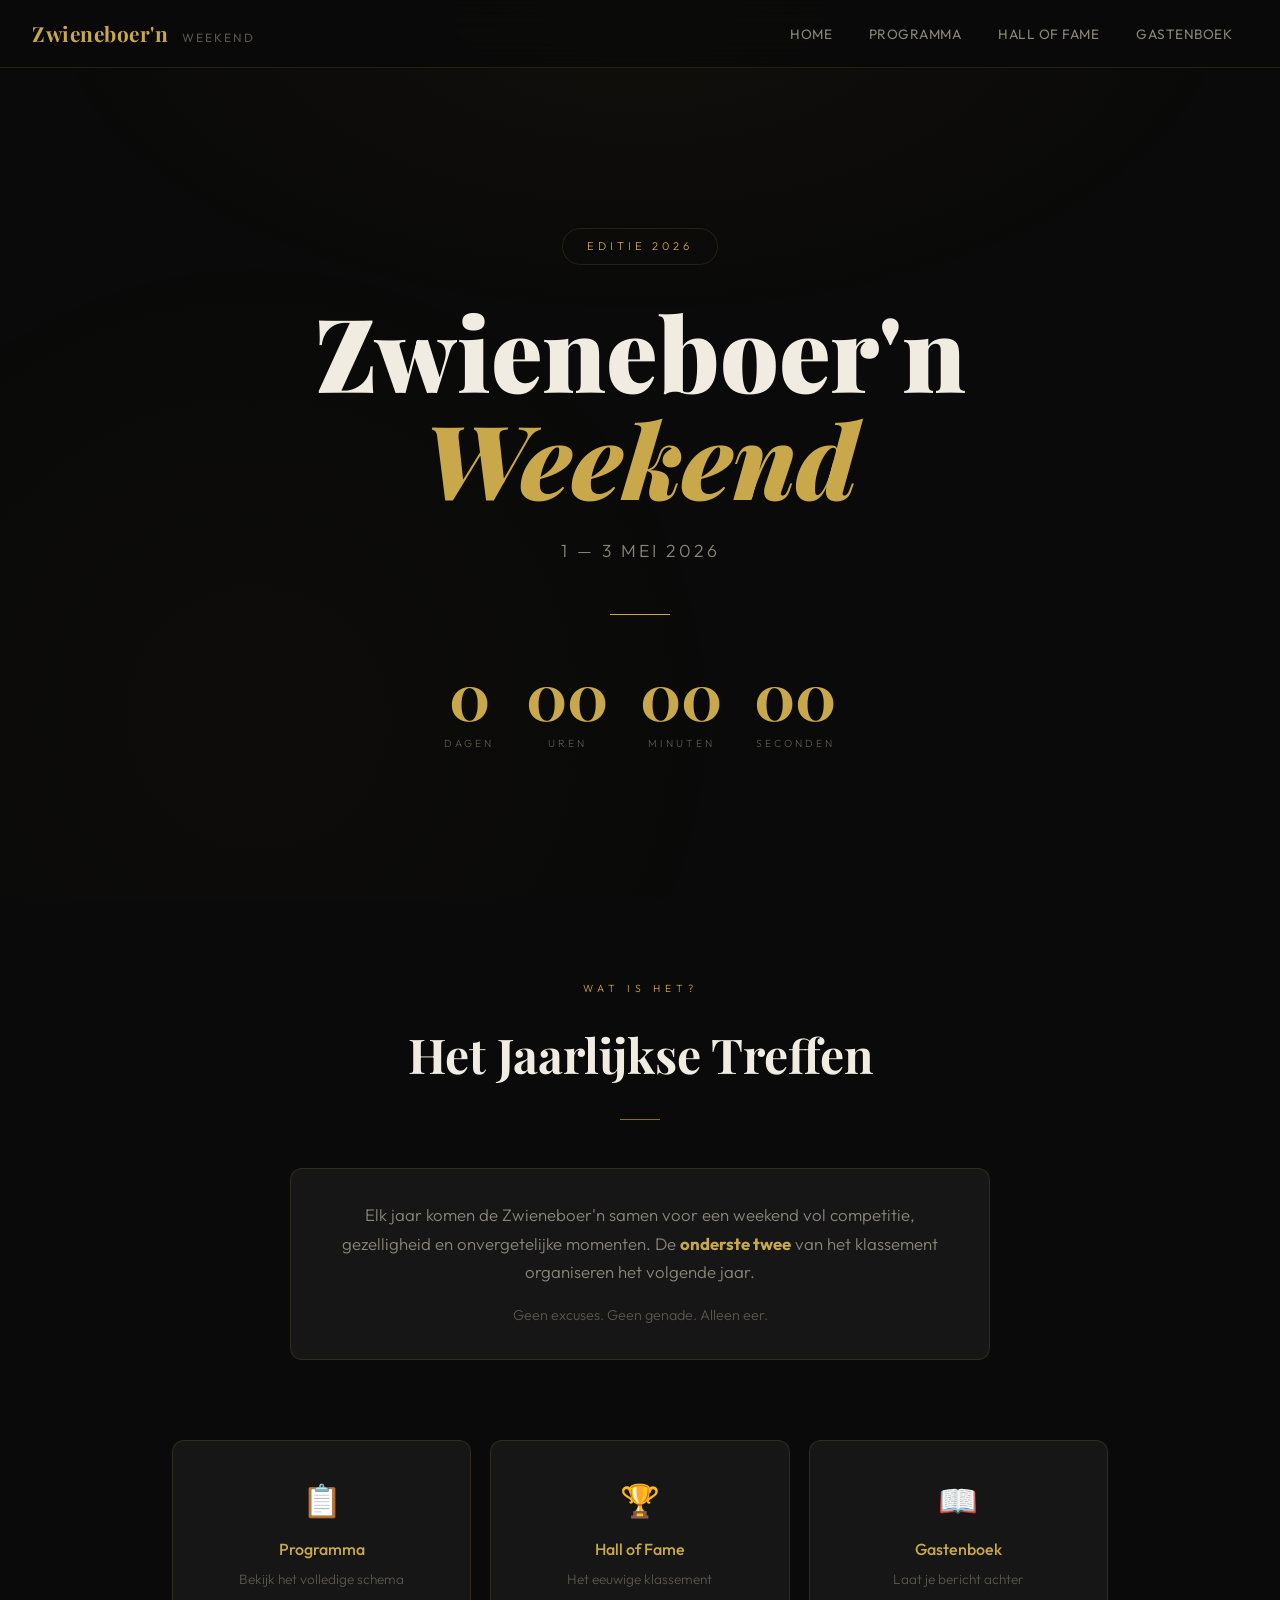
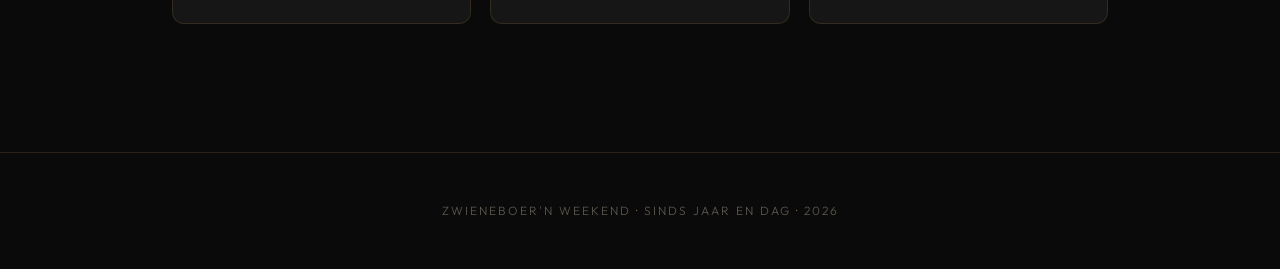
==== commit 4a3add76: "Add files via upload" ====
--- a/index.html
+++ b/index.html
@@ -1,1595 +1,106 @@
 <!DOCTYPE html>
 <html lang="nl">
 <head>
-<meta charset="UTF-8">
-<meta name="viewport" content="width=device-width, initial-scale=1.0">
-<title>Zwieneboer'n Weekend 2026</title>
-<link rel="preconnect" href="https://fonts.googleapis.com">
-<link href="https://fonts.googleapis.com/css2?family=Bebas+Neue&family=Cinzel:wght@400;600;700;900&family=Cormorant+Garamond:ital,wght@0,300;0,400;0,600;1,300;1,400&display=swap" rel="stylesheet">
-<style>
-*, *::before, *::after { margin:0; padding:0; box-sizing:border-box; }
-
-:root {
-  --gold: #C9A84C;
-  --gold2: #E8C96A;
-  --gold3: #A07830;
-  --gold4: #F5E4B0;
-  --black: #080808;
-  --dark1: #0E0E0E;
-  --dark2: #141414;
-  --dark3: #1C1C1C;
-  --dark4: #242424;
-  --white: #F8F3EC;
-  --white2: rgba(248,243,236,0.7);
-  --white3: rgba(248,243,236,0.35);
-}
-
-html { scroll-behavior: smooth; overflow-x: hidden; }
-
-body {
-  background: var(--black);
-  color: var(--white);
-  font-family: 'Cormorant Garamond', serif;
-  overflow-x: hidden;
-  cursor: none;
-}
-
-/* ══════════════════════════════════
-   CUSTOM CURSOR
-══════════════════════════════════ */
-#cursor {
-  width: 8px; height: 8px;
-  background: var(--gold);
-  border-radius: 50%;
-  position: fixed;
-  top: 0; left: 0;
-  pointer-events: none;
-  z-index: 99999;
-  transform: translate(-50%,-50%);
-  transition: width .2s, height .2s, background .2s;
-}
-#cursor-ring {
-  width: 32px; height: 32px;
-  border: 1px solid rgba(201,168,76,0.5);
-  border-radius: 50%;
-  position: fixed;
-  top: 0; left: 0;
-  pointer-events: none;
-  z-index: 99998;
-  transform: translate(-50%,-50%);
-  transition: all .12s ease;
-}
-body:hover #cursor { opacity:1; }
-a:hover ~ #cursor, button:hover ~ #cursor { width:14px; height:14px; }
-
-/* ══════════════════════════════════
-   NOISE + GRAIN
-══════════════════════════════════ */
-body::after {
-  content: '';
-  position: fixed;
-  inset: 0;
-  pointer-events: none;
-  z-index: 9000;
-  opacity: .025;
-  background-image: url("data:image/svg+xml,%3Csvg xmlns='http://www.w3.org/2000/svg' width='300' height='300'%3E%3Cfilter id='n'%3E%3CfeTurbulence type='fractalNoise' baseFrequency='.75' numOctaves='4' stitchTiles='stitch'/%3E%3C/filter%3E%3Crect width='300' height='300' filter='url(%23n)' opacity='1'/%3E%3C/svg%3E");
-  background-size: 200px;
-}
-
-/* ══════════════════════════════════
-   ANNOUNCEMENT BAR
-══════════════════════════════════ */
-.topbar {
-  position: fixed;
-  top: 0; left: 0; right: 0;
-  z-index: 1000;
-  background: var(--gold);
-  color: var(--black);
-  text-align: center;
-  padding: .45rem 1rem;
-  font-family: 'Cinzel', serif;
-  font-size: .6rem;
-  letter-spacing: .22em;
-  text-transform: uppercase;
-  font-weight: 600;
-}
-.topbar a { color: var(--black); text-decoration: underline; margin-left:.4rem; }
-
-/* ══════════════════════════════════
-   NAVIGATION
-══════════════════════════════════ */
-nav {
-  position: fixed;
-  top: 28px; left: 0; right: 0;
-  z-index: 999;
-  padding: 0 4rem;
-  height: 70px;
-  display: flex;
-  align-items: center;
-  justify-content: space-between;
-  transition: background .4s, backdrop-filter .4s, box-shadow .4s;
-}
-nav.scrolled {
-  background: rgba(8,8,8,.92);
-  backdrop-filter: blur(20px);
-  -webkit-backdrop-filter: blur(20px);
-  box-shadow: 0 1px 0 rgba(201,168,76,.12);
-}
-
-.logo {
-  text-decoration: none;
-  display: flex;
-  align-items: center;
-  gap: 1rem;
-}
-.logo-icon {
-  width: 40px; height: 40px;
-  border-radius: 50%;
-  border: 1px solid var(--gold3);
-  background: var(--dark3);
-  display: flex; align-items: center; justify-content: center;
-  font-size: 1.3rem;
-  transition: border-color .3s;
-}
-.logo:hover .logo-icon { border-color: var(--gold); }
-.logo-text { line-height: 1.1; }
-.logo-name {
-  font-family: 'Bebas Neue', sans-serif;
-  font-size: 1.25rem;
-  letter-spacing: .1em;
-  color: var(--gold2);
-  display: block;
-}
-.logo-sub {
-  font-family: 'Cinzel', serif;
-  font-size: .52rem;
-  letter-spacing: .3em;
-  color: rgba(201,168,76,.45);
-  text-transform: uppercase;
-}
-
-.nav-menu {
-  display: flex;
-  gap: 2.8rem;
-  list-style: none;
-  align-items: center;
-}
-.nav-menu a {
-  font-family: 'Cinzel', serif;
-  font-size: .6rem;
-  letter-spacing: .2em;
-  text-transform: uppercase;
-  color: rgba(248,243,236,.55);
-  text-decoration: none;
-  transition: color .25s;
-  position: relative;
-  padding-bottom: 3px;
-}
-.nav-menu a::after {
-  content: '';
-  position: absolute;
-  bottom: 0; left: 0;
-  width: 0; height: 1px;
-  background: var(--gold);
-  transition: width .3s;
-}
-.nav-menu a:hover { color: var(--gold2); }
-.nav-menu a:hover::after { width: 100%; }
-
-.nav-cta {
-  font-family: 'Cinzel', serif !important;
-  font-size: .6rem !important;
-  letter-spacing: .18em !important;
-  color: var(--black) !important;
-  background: var(--gold);
-  padding: .55rem 1.4rem !important;
-  border-radius: 1px;
-  transition: background .25s !important;
-}
-.nav-cta::after { display: none !important; }
-.nav-cta:hover { background: var(--gold2) !important; }
-
-/* ══════════════════════════════════
-   HERO
-══════════════════════════════════ */
-.hero {
-  min-height: 100vh;
-  display: flex;
-  align-items: center;
-  justify-content: center;
-  position: relative;
-  overflow: hidden;
-  padding-top: 98px;
-}
-
-/* Ambient glow */
-.hero-glow {
-  position: absolute;
-  width: 900px; height: 900px;
-  background: radial-gradient(circle, rgba(201,168,76,.07) 0%, transparent 65%);
-  top: 50%; left: 50%;
-  transform: translate(-50%,-60%);
-  pointer-events: none;
-}
-.hero-glow2 {
-  position: absolute;
-  width: 600px; height: 400px;
-  background: radial-gradient(ellipse, rgba(139,30,20,.1) 0%, transparent 70%);
-  bottom: 10%; left: 10%;
-  pointer-events: none;
-}
-
-/* Diagonal lines decoration */
-.hero-lines {
-  position: absolute;
-  inset: 0;
-  pointer-events: none;
-  overflow: hidden;
-}
-.hero-lines::before {
-  content: '';
-  position: absolute;
-  top: -100px; right: -100px;
-  width: 600px; height: 600px;
-  border: 1px solid rgba(201,168,76,.04);
-  border-radius: 50%;
-  transform: rotate(15deg);
-}
-.hero-lines::after {
-  content: '';
-  position: absolute;
-  top: 50px; right: 50px;
-  width: 400px; height: 400px;
-  border: 1px solid rgba(201,168,76,.03);
-  border-radius: 50%;
-}
-
-/* Gold top border */
-.hero::before {
-  content: '';
-  position: absolute;
-  top: 0; left: 0; right: 0;
-  height: 1px;
-  background: linear-gradient(90deg, transparent, var(--gold3), var(--gold), var(--gold3), transparent);
-}
-
-.hero-content {
-  position: relative;
-  z-index: 2;
-  text-align: center;
-  max-width: 900px;
-  padding: 0 2rem;
-}
-
-.hero-pretitle {
-  font-family: 'Cinzel', serif;
-  font-size: .62rem;
-  letter-spacing: .55em;
-  text-transform: uppercase;
-  color: var(--gold);
-  margin-bottom: 2rem;
-  opacity: 0;
-  animation: slideUp .9s cubic-bezier(.16,1,.3,1) forwards .3s;
-  display: flex;
-  align-items: center;
-  justify-content: center;
-  gap: 1.5rem;
-}
-.hero-pretitle::before,
-.hero-pretitle::after {
-  content: '';
-  width: 50px; height: 1px;
-  background: linear-gradient(90deg, transparent, var(--gold3));
-}
-.hero-pretitle::after {
-  background: linear-gradient(90deg, var(--gold3), transparent);
-}
-
-.hero-title {
-  font-family: 'Bebas Neue', sans-serif;
-  font-size: clamp(5.5rem, 13vw, 11rem);
-  letter-spacing: .04em;
-  line-height: .9;
-  color: var(--white);
-  margin-bottom: .2rem;
-  opacity: 0;
-  animation: slideUp .9s cubic-bezier(.16,1,.3,1) forwards .5s;
-}
-.hero-title-gold {
-  display: block;
-  color: var(--gold);
-  font-size: clamp(4rem, 9vw, 8rem);
-  opacity: 0;
-  animation: slideUp .9s cubic-bezier(.16,1,.3,1) forwards .65s;
-}
-
-.hero-tagline {
-  font-family: 'Cormorant Garamond', serif;
-  font-style: italic;
-  font-size: clamp(1rem, 2.2vw, 1.5rem);
-  color: var(--white3);
-  letter-spacing: .15em;
-  margin: 2rem 0 3.5rem;
-  opacity: 0;
-  animation: slideUp .9s cubic-bezier(.16,1,.3,1) forwards .8s;
-}
-
-/* ── COUNTDOWN ── */
-.countdown {
-  display: inline-flex;
-  gap: 0;
-  border: 1px solid rgba(201,168,76,.18);
-  margin-bottom: 3.5rem;
-  opacity: 0;
-  animation: slideUp .9s cubic-bezier(.16,1,.3,1) forwards .95s;
-  overflow: hidden;
-}
-.cd-block {
-  padding: 1.2rem 1.8rem;
-  text-align: center;
-  position: relative;
-  min-width: 90px;
-}
-.cd-block + .cd-block {
-  border-left: 1px solid rgba(201,168,76,.12);
-}
-.cd-block::before {
-  content: '';
-  position: absolute;
-  inset: 0;
-  background: linear-gradient(180deg, rgba(201,168,76,.04) 0%, transparent 100%);
-}
-.cd-num {
-  font-family: 'Bebas Neue', sans-serif;
-  font-size: 3.2rem;
-  line-height: 1;
-  color: var(--white);
-  display: block;
-  letter-spacing: .03em;
-}
-.cd-label {
-  font-family: 'Cinzel', serif;
-  font-size: .5rem;
-  letter-spacing: .28em;
-  text-transform: uppercase;
-  color: var(--gold3);
-  display: block;
-  margin-top: .3rem;
-}
-.cd-sep {
-  font-family: 'Bebas Neue', sans-serif;
-  font-size: 2.5rem;
-  color: var(--gold3);
-  display: flex;
-  align-items: center;
-  padding: 0 .2rem;
-  align-self: center;
-  margin-top: -8px;
-}
-
-.hero-btns {
-  display: flex;
-  gap: 1rem;
-  justify-content: center;
-  flex-wrap: wrap;
-  opacity: 0;
-  animation: slideUp .9s cubic-bezier(.16,1,.3,1) forwards 1.1s;
-}
-
-.btn-primary {
-  font-family: 'Cinzel', serif;
-  font-size: .65rem;
-  letter-spacing: .22em;
-  text-transform: uppercase;
-  color: var(--black);
-  background: var(--gold);
-  padding: 1rem 2.6rem;
-  text-decoration: none;
-  border-radius: 1px;
-  transition: all .25s;
-  display: inline-block;
-  position: relative;
-  overflow: hidden;
-}
-.btn-primary::before {
-  content: '';
-  position: absolute;
-  top: 0; left: -100%;
-  width: 100%; height: 100%;
-  background: linear-gradient(90deg, transparent, rgba(255,255,255,.2), transparent);
-  transition: left .4s;
-}
-.btn-primary:hover::before { left: 100%; }
-.btn-primary:hover {
-  background: var(--gold2);
-  transform: translateY(-2px);
-  box-shadow: 0 10px 30px rgba(201,168,76,.25);
-}
-
-.btn-ghost {
-  font-family: 'Cinzel', serif;
-  font-size: .65rem;
-  letter-spacing: .22em;
-  text-transform: uppercase;
-  color: var(--gold);
-  background: transparent;
-  border: 1px solid rgba(201,168,76,.3);
-  padding: 1rem 2.6rem;
-  text-decoration: none;
-  border-radius: 1px;
-  transition: all .25s;
-  display: inline-block;
-}
-.btn-ghost:hover {
-  border-color: var(--gold);
-  background: rgba(201,168,76,.06);
-  transform: translateY(-2px);
-}
-
-/* Scroll indicator */
-.scroll-hint {
-  position: absolute;
-  bottom: 2.5rem;
-  left: 50%;
-  transform: translateX(-50%);
-  display: flex;
-  flex-direction: column;
-  align-items: center;
-  gap: .6rem;
-  opacity: 0;
-  animation: fadeIn 1s forwards 1.8s;
-}
-.scroll-hint span {
-  font-family: 'Cinzel', serif;
-  font-size: .5rem;
-  letter-spacing: .35em;
-  text-transform: uppercase;
-  color: var(--white3);
-}
-.scroll-line {
-  width: 1px;
-  height: 50px;
-  background: linear-gradient(to bottom, var(--gold3), transparent);
-  animation: scrollPulse 2s ease-in-out infinite;
-}
-
-/* ══════════════════════════════════
-   DATE BANNER (full width)
-══════════════════════════════════ */
-.date-banner {
-  background: var(--dark2);
-  border-top: 1px solid rgba(201,168,76,.1);
-  border-bottom: 1px solid rgba(201,168,76,.1);
-  padding: 2.2rem 0;
-  overflow: hidden;
-}
-.date-banner-inner {
-  display: flex;
-  align-items: center;
-  justify-content: center;
-  gap: 4rem;
-  flex-wrap: wrap;
-  padding: 0 2rem;
-}
-.date-item {
-  text-align: center;
-}
-.date-item-label {
-  font-family: 'Cinzel', serif;
-  font-size: .55rem;
-  letter-spacing: .3em;
-  text-transform: uppercase;
-  color: var(--gold3);
-  display: block;
-  margin-bottom: .3rem;
-}
-.date-item-value {
-  font-family: 'Bebas Neue', sans-serif;
-  font-size: 1.8rem;
-  letter-spacing: .08em;
-  color: var(--white);
-}
-.date-sep {
-  width: 1px;
-  height: 40px;
-  background: rgba(201,168,76,.15);
-}
-
-/* ══════════════════════════════════
-   INTRO SECTION
-══════════════════════════════════ */
-.section { padding: 9rem 0; }
-.container { max-width: 1160px; margin: 0 auto; padding: 0 3rem; }
-
-.intro-wrap {
-  display: grid;
-  grid-template-columns: 1fr 1.1fr;
-  gap: 8rem;
-  align-items: center;
-}
-
-.section-eyebrow {
-  font-family: 'Cinzel', serif;
-  font-size: .58rem;
-  letter-spacing: .42em;
-  text-transform: uppercase;
-  color: var(--gold);
-  display: flex;
-  align-items: center;
-  gap: 1rem;
-  margin-bottom: 1.4rem;
-}
-.section-eyebrow::after {
-  content: '';
-  flex: 1;
-  max-width: 60px;
-  height: 1px;
-  background: var(--gold3);
-}
-
-.section-title {
-  font-family: 'Bebas Neue', sans-serif;
-  font-size: clamp(2.8rem, 5vw, 4.5rem);
-  letter-spacing: .04em;
-  line-height: .95;
-  color: var(--white);
-  margin-bottom: 2rem;
-}
-.section-title em {
-  color: var(--gold);
-  font-style: normal;
-}
-
-.section-body {
-  font-size: 1.05rem;
-  line-height: 1.9;
-  color: var(--white2);
-  margin-bottom: 1.2rem;
-}
-
-.intro-visual {
-  position: relative;
-}
-.intro-frame {
-  position: relative;
-  background: var(--dark2);
-  border: 1px solid rgba(201,168,76,.15);
-  padding: 3rem;
-  aspect-ratio: 3/4;
-  display: flex;
-  align-items: center;
-  justify-content: center;
-  overflow: hidden;
-}
-.intro-frame::before {
-  content: '';
-  position: absolute;
-  top: 0; left: 0; right: 0;
-  height: 2px;
-  background: linear-gradient(90deg, transparent, var(--gold), transparent);
-}
-.intro-frame::after {
-  content: '';
-  position: absolute;
-  inset: 0;
-  background: radial-gradient(circle at 50% 30%, rgba(201,168,76,.06), transparent 60%);
-}
-.intro-frame-num {
-  font-family: 'Bebas Neue', sans-serif;
-  font-size: 14rem;
-  color: rgba(201,168,76,.06);
-  line-height: 1;
-  user-select: none;
-  position: absolute;
-}
-.intro-frame-emoji {
-  font-size: 7rem;
-  position: relative;
-  z-index: 2;
-  filter: drop-shadow(0 0 30px rgba(201,168,76,.15));
-}
-
-/* Corner decorations */
-.corner {
-  position: absolute;
-  width: 24px; height: 24px;
-}
-.corner-tl { top: -1px; left: -1px; border-top: 2px solid var(--gold); border-left: 2px solid var(--gold); }
-.corner-tr { top: -1px; right: -1px; border-top: 2px solid var(--gold); border-right: 2px solid var(--gold); }
-.corner-bl { bottom: -1px; left: -1px; border-bottom: 2px solid var(--gold); border-left: 2px solid var(--gold); }
-.corner-br { bottom: -1px; right: -1px; border-bottom: 2px solid var(--gold); border-right: 2px solid var(--gold); }
-
-/* Floating badge */
-.intro-badge {
-  position: absolute;
-  bottom: -1.5rem;
-  right: -1.5rem;
-  background: var(--gold);
-  color: var(--black);
-  width: 90px; height: 90px;
-  border-radius: 50%;
-  display: flex;
-  flex-direction: column;
-  align-items: center;
-  justify-content: center;
-  font-family: 'Bebas Neue', sans-serif;
-  font-size: 1.6rem;
-  line-height: 1;
-  z-index: 3;
-  animation: rotateBadge 12s linear infinite;
-  box-shadow: 0 0 0 8px var(--black), 0 0 0 9px rgba(201,168,76,.2);
-}
-.intro-badge span {
-  font-family: 'Cinzel', serif;
-  font-size: .45rem;
-  letter-spacing: .15em;
-  text-transform: uppercase;
-}
-
-/* Stats */
-.stats-strip {
-  display: grid;
-  grid-template-columns: repeat(3, 1fr);
-  gap: 0;
-  border: 1px solid rgba(201,168,76,.1);
-  margin-top: 3.5rem;
-}
-.stat-box {
-  padding: 2.2rem;
-  text-align: center;
-  border-right: 1px solid rgba(201,168,76,.1);
-  position: relative;
-  overflow: hidden;
-}
-.stat-box:last-child { border-right: none; }
-.stat-box::before {
-  content: '';
-  position: absolute;
-  bottom: 0; left: 0; right: 0;
-  height: 2px;
-  background: linear-gradient(90deg, transparent, var(--gold3), transparent);
-  transform: scaleX(0);
-  transition: transform .4s;
-}
-.stat-box:hover::before { transform: scaleX(1); }
-.stat-num {
-  font-family: 'Bebas Neue', sans-serif;
-  font-size: 3.5rem;
-  color: var(--gold);
-  line-height: 1;
-  display: block;
-}
-.stat-lbl {
-  font-family: 'Cinzel', serif;
-  font-size: .55rem;
-  letter-spacing: .25em;
-  text-transform: uppercase;
-  color: var(--white3);
-  margin-top: .4rem;
-  display: block;
-}
-
-/* ══════════════════════════════════
-   PROGRAM SECTION
-══════════════════════════════════ */
-.program-section {
-  background: var(--dark1);
-  border-top: 1px solid rgba(201,168,76,.08);
-  border-bottom: 1px solid rgba(201,168,76,.08);
-}
-.program-grid {
-  display: grid;
-  grid-template-columns: repeat(3, 1fr);
-  gap: 1px;
-  background: rgba(201,168,76,.08);
-  margin-top: 4.5rem;
-  border: 1px solid rgba(201,168,76,.08);
-}
-.program-day {
-  background: var(--dark1);
-  padding: 3rem 2.5rem;
-  position: relative;
-  overflow: hidden;
-  transition: background .3s;
-}
-.program-day:hover { background: var(--dark2); }
-.program-day::after {
-  content: '';
-  position: absolute;
-  top: 0; left: 0; right: 0;
-  height: 3px;
-  background: linear-gradient(90deg, transparent, var(--gold3), transparent);
-  opacity: 0;
-  transition: opacity .3s;
-}
-.program-day:hover::after { opacity: 1; }
-
-.day-num {
-  font-family: 'Bebas Neue', sans-serif;
-  font-size: 7rem;
-  color: rgba(201,168,76,.07);
-  line-height: 1;
-  position: absolute;
-  top: .5rem; right: 1rem;
-  pointer-events: none;
-}
-.day-date {
-  font-family: 'Cinzel', serif;
-  font-size: .6rem;
-  letter-spacing: .28em;
-  text-transform: uppercase;
-  color: var(--gold);
-  margin-bottom: .8rem;
-  display: block;
-}
-.day-title {
-  font-family: 'Bebas Neue', sans-serif;
-  font-size: 2.2rem;
-  letter-spacing: .06em;
-  color: var(--white);
-  margin-bottom: 1.2rem;
-  line-height: 1;
-}
-.day-items {
-  list-style: none;
-  display: flex;
-  flex-direction: column;
-  gap: .7rem;
-}
-.day-items li {
-  display: flex;
-  align-items: flex-start;
-  gap: .8rem;
-  font-size: .95rem;
-  color: var(--white2);
-  line-height: 1.5;
-}
-.day-items li::before {
-  content: '—';
-  color: var(--gold3);
-  flex-shrink: 0;
-  font-family: 'Cinzel', serif;
-}
-
-/* ══════════════════════════════════
-   INFO CARDS SECTION
-══════════════════════════════════ */
-.info-section { background: var(--black); }
-.info-grid {
-  display: grid;
-  grid-template-columns: repeat(3, 1fr);
-  gap: 1.5rem;
-  margin-top: 4.5rem;
-}
-.info-card {
-  background: var(--dark2);
-  border: 1px solid rgba(201,168,76,.1);
-  padding: 3rem 2.5rem;
-  position: relative;
-  overflow: hidden;
-  transition: all .35s cubic-bezier(.16,1,.3,1);
-}
-.info-card::before {
-  content: '';
-  position: absolute;
-  inset: 0;
-  background: radial-gradient(circle at 50% 0%, rgba(201,168,76,.07), transparent 60%);
-  opacity: 0;
-  transition: opacity .35s;
-}
-.info-card:hover {
-  border-color: rgba(201,168,76,.3);
-  transform: translateY(-6px);
-  box-shadow: 0 20px 50px rgba(0,0,0,.5), 0 0 0 1px rgba(201,168,76,.08);
-}
-.info-card:hover::before { opacity: 1; }
-
-.ic-top {
-  display: flex;
-  align-items: center;
-  justify-content: space-between;
-  margin-bottom: 2rem;
-}
-.ic-icon {
-  font-size: 2rem;
-  display: block;
-}
-.ic-num {
-  font-family: 'Bebas Neue', sans-serif;
-  font-size: 4rem;
-  color: rgba(201,168,76,.08);
-  line-height: 1;
-}
-.ic-title {
-  font-family: 'Cinzel', serif;
-  font-size: .8rem;
-  letter-spacing: .15em;
-  text-transform: uppercase;
-  color: var(--gold2);
-  margin-bottom: .9rem;
-  display: block;
-}
-.ic-text {
-  font-size: .95rem;
-  line-height: 1.75;
-  color: var(--white3);
-  margin-bottom: 2rem;
-}
-.ic-link {
-  font-family: 'Cinzel', serif;
-  font-size: .58rem;
-  letter-spacing: .22em;
-  text-transform: uppercase;
-  color: var(--gold3);
-  text-decoration: none;
-  display: flex;
-  align-items: center;
-  gap: .5rem;
-  transition: color .25s, gap .25s;
-}
-.ic-link:hover { color: var(--gold2); gap: .8rem; }
-.ic-link::after { content: '→'; }
-
-/* ══════════════════════════════════
-   MYSTERY LOCATION
-══════════════════════════════════ */
-.mystery-section {
-  background: var(--dark1);
-  position: relative;
-  overflow: hidden;
-}
-.mystery-section::before {
-  content: '';
-  position: absolute;
-  inset: 0;
-  background: radial-gradient(ellipse at 50% 50%, rgba(201,168,76,.05) 0%, transparent 60%);
-}
-.mystery-inner {
-  text-align: center;
-  padding: 10rem 2rem;
-  position: relative;
-  z-index: 2;
-}
-.mystery-q {
-  font-family: 'Bebas Neue', sans-serif;
-  font-size: clamp(10rem, 25vw, 22rem);
-  color: rgba(201,168,76,.04);
-  line-height: .8;
-  position: absolute;
-  top: 50%;
-  left: 50%;
-  transform: translate(-50%, -50%);
-  pointer-events: none;
-  letter-spacing: -.02em;
-}
-.mystery-label {
-  font-family: 'Cinzel', serif;
-  font-size: .6rem;
-  letter-spacing: .42em;
-  text-transform: uppercase;
-  color: var(--gold);
-  margin-bottom: 2rem;
-}
-.mystery-title {
-  font-family: 'Bebas Neue', sans-serif;
-  font-size: clamp(3.5rem, 7vw, 7rem);
-  letter-spacing: .04em;
-  line-height: .9;
-  color: var(--white);
-  margin-bottom: 1.5rem;
-}
-.mystery-title span { color: var(--gold); display: block; }
-.mystery-sub {
-  font-family: 'Cormorant Garamond', serif;
-  font-style: italic;
-  font-size: 1.2rem;
-  color: var(--white3);
-  max-width: 480px;
-  margin: 0 auto 3.5rem;
-  line-height: 1.8;
-}
-.mystery-clues {
-  display: inline-grid;
-  grid-template-columns: repeat(4, 1fr);
-  gap: 1px;
-  background: rgba(201,168,76,.1);
-  border: 1px solid rgba(201,168,76,.1);
-  text-align: left;
-  max-width: 900px;
-  width: 100%;
-  margin: 3.5rem auto 0;
-}
-.clue {
-  background: var(--dark1);
-  padding: 2rem 1.8rem;
-  transition: background .3s;
-}
-.clue:hover { background: var(--dark2); }
-.clue-icon { font-size: 1.4rem; margin-bottom: 1rem; display: block; }
-.clue-t {
-  font-family: 'Cinzel', serif;
-  font-size: .68rem;
-  letter-spacing: .15em;
-  text-transform: uppercase;
-  color: var(--gold2);
-  margin-bottom: .5rem;
-  display: block;
-}
-.clue-d { font-size: .88rem; color: var(--white3); line-height: 1.6; }
-
-/* ══════════════════════════════════
-   HALL OF FAME TEASER
-══════════════════════════════════ */
-.hof-section { background: var(--black); }
-.hof-strip {
-  margin-top: 4rem;
-  border: 1px solid rgba(201,168,76,.12);
-  overflow: hidden;
-}
-.hof-header {
-  display: grid;
-  grid-template-columns: repeat(5, 1fr);
-  background: var(--dark2);
-  border-bottom: 1px solid rgba(201,168,76,.1);
-}
-.hof-col-head {
-  font-family: 'Cinzel', serif;
-  font-size: .55rem;
-  letter-spacing: .28em;
-  text-transform: uppercase;
-  color: var(--gold3);
-  padding: 1rem 1.5rem;
-  border-right: 1px solid rgba(201,168,76,.08);
-}
-.hof-col-head:last-child { border-right: none; }
-.hof-row {
-  display: grid;
-  grid-template-columns: repeat(5, 1fr);
-  border-bottom: 1px solid rgba(201,168,76,.06);
-  transition: background .25s;
-}
-.hof-row:last-child { border-bottom: none; }
-.hof-row:hover { background: var(--dark2); }
-.hof-cell {
-  padding: 1.4rem 1.5rem;
-  border-right: 1px solid rgba(201,168,76,.06);
-  font-size: .92rem;
-  color: var(--white2);
-  display: flex;
-  align-items: center;
-  gap: .5rem;
-}
-.hof-cell:last-child { border-right: none; }
-.hof-cell.year {
-  font-family: 'Bebas Neue', sans-serif;
-  font-size: 1.4rem;
-  color: var(--gold);
-  letter-spacing: .06em;
-}
-.hof-trophy { font-size: 1.1rem; }
-
-/* ══════════════════════════════════
-   CTA SECTION
-══════════════════════════════════ */
-.cta-section {
-  background: var(--dark2);
-  border-top: 1px solid rgba(201,168,76,.1);
-  border-bottom: 1px solid rgba(201,168,76,.1);
-  text-align: center;
-  padding: 8rem 0;
-  position: relative;
-  overflow: hidden;
-}
-.cta-section::before {
-  content: '';
-  position: absolute;
-  top: -200px; left: 50%;
-  transform: translateX(-50%);
-  width: 800px; height: 800px;
-  background: radial-gradient(circle, rgba(201,168,76,.06) 0%, transparent 60%);
-  pointer-events: none;
-}
-.cta-inner { position: relative; z-index: 2; }
-.cta-date {
-  font-family: 'Bebas Neue', sans-serif;
-  font-size: clamp(3rem, 8vw, 8rem);
-  letter-spacing: .04em;
-  line-height: 1;
-  color: rgba(201,168,76,.12);
-  position: absolute;
-  top: 50%;
-  left: 50%;
-  transform: translate(-50%,-50%);
-  white-space: nowrap;
-  pointer-events: none;
-}
-.cta-label {
-  font-family: 'Cinzel', serif;
-  font-size: .6rem;
-  letter-spacing: .42em;
-  text-transform: uppercase;
-  color: var(--gold);
-  margin-bottom: 1.5rem;
-  display: block;
-}
-.cta-title {
-  font-family: 'Bebas Neue', sans-serif;
-  font-size: clamp(2.8rem, 6vw, 5.5rem);
-  letter-spacing: .04em;
-  line-height: .95;
-  color: var(--white);
-  margin-bottom: .5rem;
-}
-.cta-sub {
-  font-family: 'Cormorant Garamond', serif;
-  font-style: italic;
-  font-size: 1.15rem;
-  color: var(--white3);
-  margin-bottom: 3rem;
-}
-.cta-btns { display: flex; gap: 1rem; justify-content: center; }
-
-/* ══════════════════════════════════
-   FOOTER
-══════════════════════════════════ */
-footer {
-  background: var(--black);
-  border-top: 1px solid rgba(201,168,76,.08);
-  padding: 4rem 0 2rem;
-}
-.footer-inner {
-  display: grid;
-  grid-template-columns: 1.5fr 1fr 1fr 1fr;
-  gap: 4rem;
-  margin-bottom: 4rem;
-}
-.footer-brand {}
-.footer-logo-text {
-  font-family: 'Bebas Neue', sans-serif;
-  font-size: 2rem;
-  letter-spacing: .1em;
-  color: var(--gold);
-  display: block;
-  margin-bottom: .3rem;
-}
-.footer-tagline {
-  font-family: 'Cinzel', serif;
-  font-size: .55rem;
-  letter-spacing: .28em;
-  text-transform: uppercase;
-  color: rgba(201,168,76,.35);
-  margin-bottom: 1.2rem;
-}
-.footer-desc { font-size: .9rem; color: var(--white3); line-height: 1.7; }
-
-.footer-col-title {
-  font-family: 'Cinzel', serif;
-  font-size: .6rem;
-  letter-spacing: .25em;
-  text-transform: uppercase;
-  color: var(--gold3);
-  margin-bottom: 1.2rem;
-  display: block;
-}
-.footer-links { list-style: none; display: flex; flex-direction: column; gap: .7rem; }
-.footer-links a {
-  font-size: .9rem;
-  color: rgba(248,243,236,.4);
-  text-decoration: none;
-  transition: color .25s;
-}
-.footer-links a:hover { color: var(--gold2); }
-
-.footer-bottom {
-  padding-top: 2rem;
-  border-top: 1px solid rgba(201,168,76,.06);
-  display: flex;
-  align-items: center;
-  justify-content: space-between;
-}
-.footer-copy {
-  font-family: 'Cinzel', serif;
-  font-size: .52rem;
-  letter-spacing: .18em;
-  color: rgba(248,243,236,.18);
-  text-transform: uppercase;
-}
-.footer-pig { font-size: 1.2rem; opacity: .3; }
-
-/* ══════════════════════════════════
-   REVEAL ANIMATIONS
-══════════════════════════════════ */
-.reveal {
-  opacity: 0;
-  transform: translateY(32px);
-  transition: opacity .8s cubic-bezier(.16,1,.3,1), transform .8s cubic-bezier(.16,1,.3,1);
-}
-.reveal.in { opacity: 1; transform: none; }
-.reveal-d1 { transition-delay: .1s; }
-.reveal-d2 { transition-delay: .2s; }
-.reveal-d3 { transition-delay: .3s; }
-
-/* ══════════════════════════════════
-   KEYFRAMES
-══════════════════════════════════ */
-@keyframes slideUp {
-  from { opacity: 0; transform: translateY(30px); }
-  to   { opacity: 1; transform: none; }
-}
-@keyframes fadeIn {
-  to { opacity: 1; }
-}
-@keyframes scrollPulse {
-  0%, 100% { opacity: .3; transform: scaleY(1); }
-  50%       { opacity: .8; transform: scaleY(1.3); }
-}
-@keyframes rotateBadge {
-  from { transform: rotate(0deg); }
-  to   { transform: rotate(360deg); }
-}
-
-/* ══════════════════════════════════
-   RESPONSIVE
-══════════════════════════════════ */
-@media (max-width: 900px) {
-  nav { padding: 0 1.8rem; }
-  .nav-menu { display: none; }
-  .container { padding: 0 1.8rem; }
-  .intro-wrap { grid-template-columns: 1fr; gap: 3.5rem; }
-  .intro-visual { display: none; }
-  .program-grid { grid-template-columns: 1fr; }
-  .info-grid { grid-template-columns: 1fr; }
-  .mystery-clues { grid-template-columns: repeat(2, 1fr); }
-  .footer-inner { grid-template-columns: 1fr 1fr; gap: 2.5rem; }
-  .hof-strip { overflow-x: auto; }
-  .countdown { overflow-x: auto; }
-  .cd-block { padding: .9rem 1.1rem; min-width: 70px; }
-  .cd-num { font-size: 2.4rem; }
-  .stats-strip { grid-template-columns: 1fr; }
-  .stat-box { border-right: none; border-bottom: 1px solid rgba(201,168,76,.1); }
-  .stat-box:last-child { border-bottom: none; }
-  .cta-btns { flex-direction: column; align-items: center; }
-}
-@media (max-width: 600px) {
-  .mystery-clues { grid-template-columns: 1fr; }
-  .footer-inner { grid-template-columns: 1fr; }
-  .footer-bottom { flex-direction: column; gap: 1rem; text-align: center; }
-  .date-sep { display: none; }
-}
-</style>
+  <meta charset="UTF-8">
+  <meta name="viewport" content="width=device-width, initial-scale=1.0">
+  <title>Zwieneboer'n Weekend 2026</title>
+  <link rel="stylesheet" href="/css/style.css">
+  <meta name="description" content="Zwieneboer'n Weekend – 1 t/m 3 mei 2026">
 </head>
 <body>
 
-<!-- CUSTOM CURSOR -->
-<div id="cursor"></div>
-<div id="cursor-ring"></div>
+  <!-- ═══ NAVIGATION ═══ -->
+  <nav class="nav">
+    <a href="/" class="nav-logo">Zwieneboer'n <span>Weekend</span></a>
+    <button class="nav-toggle" aria-label="Menu" aria-expanded="false">
+      <span></span><span></span><span></span>
+    </button>
+    <ul class="nav-links">
+      <li><a href="/">Home</a></li>
+      <li><a href="/programma/">Programma</a></li>
+      <li><a href="/halloffame/">Hall of Fame</a></li>
+      <li><a href="/gastenboek/">Gastenboek</a></li>
+    </ul>
+  </nav>
 
-<!-- TOP BAR -->
-<div class="topbar">
-  Nieuwe informatie beschikbaar &mdash; <a href="pages/hall-of-fame.html">Hall of Fame 2025 bekend</a>
-</div>
+  <!-- ═══ MAIN ═══ -->
+  <main class="page">
 
-<!-- NAVIGATION -->
-<nav id="nav">
-  <a href="index.html" class="logo">
-    <div class="logo-icon">🐗</div>
-    <div class="logo-text">
-      <span class="logo-name">Zwieneboer'n</span>
-      <span class="logo-sub">Weekend &mdash; 2026</span>
-    </div>
-  </a>
-  <ul class="nav-menu">
-    <li><a href="index.html">Home</a></li>
-    <li><a href="pages/locatie.html">Locatie</a></li>
-    <li><a href="pages/praktisch.html">Praktisch</a></li>
-    <li><a href="pages/hall-of-fame.html">Hall of Fame</a></li>
-    <li><a href="pages/webshop.html" class="nav-cta">Webshop</a></li>
-  </ul>
-</nav>
+    <!-- HERO -->
+    <section class="hero">
+      <div class="hero-badge">Editie 2026</div>
+      <h1>Zwieneboer'n<br><em>Weekend</em></h1>
+      <p class="hero-date">1 — 3 Mei 2026</p>
+      <div class="hero-line"></div>
 
-<!-- ═══ HERO ═══ -->
-<section class="hero">
-  <div class="hero-glow"></div>
-  <div class="hero-glow2"></div>
-  <div class="hero-lines"></div>
-
-  <div class="hero-content">
-    <div class="hero-pretitle">De Legende Keert Terug</div>
-
-    <h1 class="hero-title">
-      Zwieneboer'n
-      <span class="hero-title-gold">Weekend</span>
-    </h1>
-
-    <p class="hero-tagline">Destination &nbsp;&bull;&nbsp; Unknown &nbsp;&bull;&nbsp; 2026</p>
-
-    <div class="countdown">
-      <div class="cd-block">
-        <span class="cd-num" id="cd-days">--</span>
-        <span class="cd-label">Dagen</span>
-      </div>
-      <span class="cd-sep">:</span>
-      <div class="cd-block">
-        <span class="cd-num" id="cd-hours">--</span>
-        <span class="cd-label">Uren</span>
-      </div>
-      <span class="cd-sep">:</span>
-      <div class="cd-block">
-        <span class="cd-num" id="cd-minutes">--</span>
-        <span class="cd-label">Minuten</span>
-      </div>
-      <span class="cd-sep">:</span>
-      <div class="cd-block">
-        <span class="cd-num" id="cd-seconds">--</span>
-        <span class="cd-label">Seconden</span>
-      </div>
-    </div>
-
-    <div class="hero-btns">
-      <a href="pages/praktisch.html" class="btn-primary">Praktische info</a>
-      <a href="pages/locatie.html" class="btn-ghost">De locatie</a>
-    </div>
-  </div>
-
-  <div class="scroll-hint">
-    <span>Scroll</span>
-    <div class="scroll-line"></div>
-  </div>
-</section>
-
-<!-- ═══ DATE BANNER ═══ -->
-<div class="date-banner">
-  <div class="date-banner-inner">
-    <div class="date-item">
-      <span class="date-item-label">Aankomst</span>
-      <span class="date-item-value">Vrijdag 1 Mei</span>
-    </div>
-    <div class="date-sep"></div>
-    <div class="date-item">
-      <span class="date-item-label">Hoogtepunt</span>
-      <span class="date-item-value">Zaterdag 2 Mei</span>
-    </div>
-    <div class="date-sep"></div>
-    <div class="date-item">
-      <span class="date-item-label">Terugkeer</span>
-      <span class="date-item-value">Zondag 3 Mei</span>
-    </div>
-    <div class="date-sep"></div>
-    <div class="date-item">
-      <span class="date-item-label">Bestemming</span>
-      <span class="date-item-value">Wordt onthuld</span>
-    </div>
-  </div>
-</div>
-
-<!-- ═══ INTRO ═══ -->
-<section class="section">
-  <div class="container">
-    <div class="intro-wrap">
-      <div>
-        <div class="section-eyebrow reveal">Over het weekend</div>
-        <h2 class="section-title reveal reveal-d1">
-          Elk jaar.<br>Elke keer <em>beter.</em>
-        </h2>
-        <p class="section-body reveal reveal-d2">
-          Eén weekend per jaar. Een vaste groep vrienden. Een geheime bestemming.
-          Het Zwieneboer'n Weekend is geen uitje — het is een instelling.
-        </p>
-        <p class="section-body reveal reveal-d2">
-          Avontuur, kameraadschap, en onvermijdelijk verhalen die de rest van het jaar
-          naverteld worden. Pack light. Expect anything.
-        </p>
-        <div style="margin-top:2.5rem;" class="reveal reveal-d3">
-          <a href="pages/praktisch.html" class="btn-ghost">Wat moet ik weten?</a>
+      <div class="countdown">
+        <div class="countdown-item">
+          <div class="countdown-num" id="cd-days">--</div>
+          <div class="countdown-label">Dagen</div>
         </div>
-
-        <div class="stats-strip reveal" style="margin-top:3.5rem;">
-          <div class="stat-box">
-            <span class="stat-num">1/5</span>
-            <span class="stat-lbl">Vertrek 2026</span>
-          </div>
-          <div class="stat-box">
-            <span class="stat-num">?</span>
-            <span class="stat-lbl">Bestemming</span>
-          </div>
-          <div class="stat-box">
-            <span class="stat-num">∞</span>
-            <span class="stat-lbl">Herinneringen</span>
-          </div>
+        <div class="countdown-item">
+          <div class="countdown-num" id="cd-hours">--</div>
+          <div class="countdown-label">Uren</div>
+        </div>
+        <div class="countdown-item">
+          <div class="countdown-num" id="cd-mins">--</div>
+          <div class="countdown-label">Minuten</div>
+        </div>
+        <div class="countdown-item">
+          <div class="countdown-num" id="cd-secs">--</div>
+          <div class="countdown-label">Seconden</div>
         </div>
       </div>
+    </section>
 
-      <div class="intro-visual reveal reveal-d2">
-        <div class="intro-frame">
-          <div class="corner corner-tl"></div>
-          <div class="corner corner-tr"></div>
-          <div class="corner corner-bl"></div>
-          <div class="corner corner-br"></div>
-          <span class="intro-frame-num">26</span>
-          <span class="intro-frame-emoji">🐗</span>
-          <div class="intro-badge">
-            2026
-            <span>Editie</span>
-          </div>
-        </div>
+    <!-- INTRO -->
+    <section class="section">
+      <div class="section-header fade-in">
+        <span class="section-label">Wat is het?</span>
+        <h2 class="section-title">Het Jaarlijkse Treffen</h2>
+        <div class="section-divider"></div>
       </div>
-    </div>
-  </div>
-</section>
 
-<!-- ═══ PROGRAMMA ═══ -->
-<section class="section program-section">
-  <div class="container">
-    <div class="reveal">
-      <div class="section-eyebrow">Het programma</div>
-      <h2 class="section-title">3 Dagen <em>Pure Chaos</em></h2>
-    </div>
-    <div class="program-grid reveal reveal-d1">
-      <div class="program-day">
-        <span class="day-num">01</span>
-        <span class="day-date">Vrijdag 1 Mei</span>
-        <div class="day-title">Aankomst &amp; Opening</div>
-        <ul class="day-items">
-          <li>Vertrek vanuit de thuisbasis</li>
-          <li>Onthulling van de bestemming</li>
-          <li>Aankomst, inrichten, eerste biertje</li>
-          <li>Openingsritueel</li>
-        </ul>
+      <div class="card fade-in" style="text-align: center; max-width: 700px; margin: 0 auto;">
+        <p style="font-size: 1.05rem; color: var(--text-secondary); margin-bottom: 1rem;">
+          Elk jaar komen de Zwieneboer'n samen voor een weekend vol competitie, 
+          gezelligheid en onvergetelijke momenten. De <strong style="color: var(--gold);">onderste twee</strong> 
+          van het klassement organiseren het volgende jaar.
+        </p>
+        <p style="font-size: 0.9rem; color: var(--text-muted);">
+          Geen excuses. Geen genade. Alleen eer.
+        </p>
       </div>
-      <div class="program-day">
-        <span class="day-num">02</span>
-        <span class="day-date">Zaterdag 2 Mei</span>
-        <div class="day-title">De Grote Dag</div>
-        <ul class="day-items">
-          <li>Activiteiten &amp; uitdagingen</li>
-          <li>BBQ en gezamenlijk eten</li>
-          <li>De legendarische avond</li>
-          <li>Hall of Fame momenten</li>
-        </ul>
+    </section>
+
+    <!-- QUICK LINKS -->
+    <section class="section" style="padding-top: 0;">
+      <div style="display: grid; grid-template-columns: repeat(auto-fit, minmax(250px, 1fr)); gap: 1.2rem;">
+        <a href="/programma/" class="card fade-in" style="text-decoration: none; text-align: center;">
+          <div style="font-size: 2rem; margin-bottom: 0.5rem;">📋</div>
+          <div style="font-weight: 500; color: var(--gold); margin-bottom: 0.3rem;">Programma</div>
+          <div style="font-size: 0.85rem; color: var(--text-muted);">Bekijk het volledige schema</div>
+        </a>
+        <a href="/halloffame/" class="card fade-in" style="text-decoration: none; text-align: center;">
+          <div style="font-size: 2rem; margin-bottom: 0.5rem;">🏆</div>
+          <div style="font-weight: 500; color: var(--gold); margin-bottom: 0.3rem;">Hall of Fame</div>
+          <div style="font-size: 0.85rem; color: var(--text-muted);">Het eeuwige klassement</div>
+        </a>
+        <a href="/gastenboek/" class="card fade-in" style="text-decoration: none; text-align: center;">
+          <div style="font-size: 2rem; margin-bottom: 0.5rem;">📖</div>
+          <div style="font-weight: 500; color: var(--gold); margin-bottom: 0.3rem;">Gastenboek</div>
+          <div style="font-size: 0.85rem; color: var(--text-muted);">Laat je bericht achter</div>
+        </a>
       </div>
-      <div class="program-day">
-        <span class="day-num">03</span>
-        <span class="day-date">Zondag 3 Mei</span>
-        <div class="day-title">Terugkeer</div>
-        <ul class="day-items">
-          <li>Uitgerust ontbijten</li>
-          <li>Opruimen &amp; inpakken</li>
-          <li>Terugkeer &amp; verhalen</li>
-          <li>Hall of Fame verkiezing</li>
-        </ul>
-      </div>
-    </div>
-  </div>
-</section>
+    </section>
 
-<!-- ═══ INFO CARDS ═══ -->
-<section class="section info-section">
-  <div class="container">
-    <div class="reveal">
-      <div class="section-eyebrow">Alles wat je nodig hebt</div>
-      <h2 class="section-title">Informatie <em>&amp; Praktisch</em></h2>
-    </div>
-    <div class="info-grid">
-      <div class="info-card reveal reveal-d1">
-        <div class="ic-top">
-          <span class="ic-icon">📍</span>
-          <span class="ic-num">01</span>
-        </div>
-        <span class="ic-title">De Locatie</span>
-        <p class="ic-text">De bestemming is een goed bewaard geheim. Vlak voor vertrek wordt onthuld waar jullie naartoe gaan.</p>
-        <a href="pages/locatie.html" class="ic-link">Meer over de locatie</a>
-      </div>
-      <div class="info-card reveal reveal-d2">
-        <div class="ic-top">
-          <span class="ic-icon">🎒</span>
-          <span class="ic-num">02</span>
-        </div>
-        <span class="ic-title">Wat meenemen</span>
-        <p class="ic-text">Packing list, regels, kosten en alles wat je moet weten voor een perfect weekend zonder verrassingen.</p>
-        <a href="pages/praktisch.html" class="ic-link">Praktische informatie</a>
-      </div>
-      <div class="info-card reveal reveal-d3">
-        <div class="ic-top">
-          <span class="ic-icon">🏆</span>
-          <span class="ic-num">03</span>
-        </div>
-        <span class="ic-title">Hall of Fame</span>
-        <p class="ic-text">De eeuwige glorie van zij die het zwieneboer'n begrip naar een hoger niveau hebben getild.</p>
-        <a href="pages/hall-of-fame.html" class="ic-link">Bekijk de legends</a>
-      </div>
-    </div>
-  </div>
-</section>
+  </main>
 
-<!-- ═══ MYSTERY LOCATIE ═══ -->
-<section class="mystery-section">
-  <div class="mystery-q">?</div>
-  <div class="mystery-inner">
-    <div class="mystery-label reveal">De bestemming 2026</div>
-    <h2 class="mystery-title reveal reveal-d1">
-      Destination
-      <span>Unknown.</span>
-    </h2>
-    <p class="mystery-sub reveal reveal-d2">
-      Elk jaar een nieuwe verrassing. De locatie wordt bewaakt als een staatsgeheim — en onthuld op het moment van vertrek.
-    </p>
-    <div class="reveal reveal-d2">
-      <a href="pages/locatie.html" class="btn-primary">Locatie pagina</a>
-    </div>
-    <div class="mystery-clues reveal reveal-d3">
-      <div class="clue">
-        <span class="clue-icon">🌲</span>
-        <span class="clue-t">Natuur</span>
-        <span class="clue-d">Buiten de bewoonde wereld. Lucht, ruimte, stilte.</span>
-      </div>
-      <div class="clue">
-        <span class="clue-icon">🚗</span>
-        <span class="clue-t">Bereikbaar</span>
-        <span class="clue-d">Max 3 uur rijden. Meer zeggen we niet.</span>
-      </div>
-      <div class="clue">
-        <span class="clue-icon">🏠</span>
-        <span class="clue-t">Accommodatie</span>
-        <span class="clue-d">Groot genoeg voor de hele crew.</span>
-      </div>
-      <div class="clue">
-        <span class="clue-icon">🍺</span>
-        <span class="clue-t">Faciliteiten</span>
-        <span class="clue-d">BBQ, bar, en ruimte voor activiteiten.</span>
-      </div>
-    </div>
-  </div>
-</section>
+  <!-- ═══ FOOTER ═══ -->
+  <footer class="footer">
+    <p>Zwieneboer'n Weekend <span class="gold">·</span> Sinds jaar en dag <span class="gold">·</span> 2026</p>
+  </footer>
 
-<!-- ═══ HALL OF FAME TEASER ═══ -->
-<section class="section hof-section">
-  <div class="container">
-    <div class="reveal">
-      <div class="section-eyebrow">De eeuwige glorie</div>
-      <h2 class="section-title">Hall of <em>Fame</em></h2>
-    </div>
-    <div class="hof-strip reveal reveal-d1">
-      <div class="hof-header">
-        <div class="hof-col-head">Jaar</div>
-        <div class="hof-col-head">Naam</div>
-        <div class="hof-col-head">Categorie</div>
-        <div class="hof-col-head">Prestatie</div>
-        <div class="hof-col-head">Award</div>
-      </div>
-      <div class="hof-row">
-        <div class="hof-cell year">2025</div>
-        <div class="hof-cell">Naam</div>
-        <div class="hof-cell">Zwieneboer vd Jaar</div>
-        <div class="hof-cell">Reden voor de award</div>
-        <div class="hof-cell"><span class="hof-trophy">🏆</span></div>
-      </div>
-      <div class="hof-row">
-        <div class="hof-cell year">2025</div>
-        <div class="hof-cell">Naam</div>
-        <div class="hof-cell">Meest Dramatisch</div>
-        <div class="hof-cell">Beschrijving prestatie</div>
-        <div class="hof-cell"><span class="hof-trophy">🎭</span></div>
-      </div>
-      <div class="hof-row">
-        <div class="hof-cell year">2024</div>
-        <div class="hof-cell">Naam</div>
-        <div class="hof-cell">Doorzettingsvermogen</div>
-        <div class="hof-cell">Beschrijving prestatie</div>
-        <div class="hof-cell"><span class="hof-trophy">💪</span></div>
-      </div>
-      <div class="hof-row">
-        <div class="hof-cell year">2024</div>
-        <div class="hof-cell">Naam</div>
-        <div class="hof-cell">Eerst naar bed</div>
-        <div class="hof-cell">Viel om 21:30 in slaap</div>
-        <div class="hof-cell"><span class="hof-trophy">😴</span></div>
-      </div>
-    </div>
-    <div style="margin-top:2.5rem;" class="reveal reveal-d2">
-      <a href="pages/hall-of-fame.html" class="btn-ghost">Alle winnaars bekijken</a>
-    </div>
-  </div>
-</section>
-
-<!-- ═══ CTA ═══ -->
-<section class="cta-section">
-  <div class="cta-date">01·05·26</div>
-  <div class="container">
-    <div class="cta-inner">
-      <span class="cta-label reveal">Mark your calendar</span>
-      <h2 class="cta-title reveal reveal-d1">Ben jij erbij?</h2>
-      <p class="cta-sub reveal reveal-d2">
-        1 t/m 3 mei 2026 &nbsp;&bull;&nbsp; Bestemming: Unknown
-      </p>
-      <div class="cta-btns reveal reveal-d3">
-        <a href="pages/praktisch.html" class="btn-primary">Praktische info</a>
-        <a href="pages/webshop.html" class="btn-ghost">Webshop</a>
-      </div>
-    </div>
-  </div>
-</section>
-
-<!-- ═══ FOOTER ═══ -->
-<footer>
-  <div class="container">
-    <div class="footer-inner">
-      <div class="footer-brand">
-        <span class="footer-logo-text">Zwieneboer'n Weekend</span>
-        <div class="footer-tagline">Est. de begintijd &nbsp;·&nbsp; Destination Unknown</div>
-        <p class="footer-desc">Het jaarlijkse vriendenevenement dat begon als een goed idee en uitgroeide tot een instelling.</p>
-      </div>
-      <div>
-        <span class="footer-col-title">Navigatie</span>
-        <ul class="footer-links">
-          <li><a href="index.html">Home</a></li>
-          <li><a href="pages/locatie.html">Locatie</a></li>
-          <li><a href="pages/praktisch.html">Praktisch</a></li>
-        </ul>
-      </div>
-      <div>
-        <span class="footer-col-title">Meer</span>
-        <ul class="footer-links">
-          <li><a href="pages/hall-of-fame.html">Hall of Fame</a></li>
-          <li><a href="pages/webshop.html">Webshop</a></li>
-        </ul>
-      </div>
-      <div>
-        <span class="footer-col-title">Editie 2026</span>
-        <ul class="footer-links">
-          <li><a href="#">1 – 3 Mei 2026</a></li>
-          <li><a href="#">Destination: Unknown</a></li>
-          <li><a href="#">Aanmelden: via groep</a></li>
-        </ul>
-      </div>
-    </div>
-    <div class="footer-bottom">
-      <span class="footer-copy">© 2026 Zwieneboer'n Weekend &nbsp;·&nbsp; Alle rechten voorbehouden aan de zwiene-broederschap</span>
-      <span class="footer-pig">🐗</span>
-    </div>
-  </div>
-</footer>
-
-<script>
-// ── CUSTOM CURSOR ──
-const cursor = document.getElementById('cursor');
-const ring = document.getElementById('cursor-ring');
-let mx = 0, my = 0, rx = 0, ry = 0;
-document.addEventListener('mousemove', e => { mx = e.clientX; my = e.clientY; });
-function animCursor() {
-  cursor.style.left = mx + 'px'; cursor.style.top = my + 'px';
-  rx += (mx - rx) * .12; ry += (my - ry) * .12;
-  ring.style.left = rx + 'px'; ring.style.top = ry + 'px';
-  requestAnimationFrame(animCursor);
-}
-animCursor();
-document.querySelectorAll('a, button').forEach(el => {
-  el.addEventListener('mouseenter', () => { cursor.style.width='14px'; cursor.style.height='14px'; ring.style.transform='translate(-50%,-50%) scale(1.5)'; });
-  el.addEventListener('mouseleave', () => { cursor.style.width='8px'; cursor.style.height='8px'; ring.style.transform='translate(-50%,-50%) scale(1)'; });
-});
-
-// ── COUNTDOWN ──
-function tick() {
-  const t = new Date('2026-05-01T18:00:00') - new Date();
-  if (t <= 0) return;
-  const d = Math.floor(t/864e5), h = Math.floor(t%864e5/36e5), m = Math.floor(t%36e5/6e4), s = Math.floor(t%6e4/1e3);
-  const pad = n => String(n).padStart(2,'0');
-  document.getElementById('cd-days').textContent = pad(d);
-  document.getElementById('cd-hours').textContent = pad(h);
-  document.getElementById('cd-minutes').textContent = pad(m);
-  document.getElementById('cd-seconds').textContent = pad(s);
-}
-tick(); setInterval(tick, 1000);
-
-// ── NAV SCROLL ──
-window.addEventListener('scroll', () => {
-  document.getElementById('nav').classList.toggle('scrolled', window.scrollY > 60);
-});
-
-// ── REVEAL ON SCROLL ──
-const io = new IntersectionObserver(entries => {
-  entries.forEach(e => { if (e.isIntersecting) e.target.classList.add('in'); });
-}, { threshold: .08 });
-document.querySelectorAll('.reveal').forEach(el => io.observe(el));
-</script>
+  <script src="/js/main.js"></script>
 </body>
 </html>
--- a/css/style.css
+++ b/css/style.css
@@ -0,0 +1,603 @@
+@import url('https://fonts.googleapis.com/css2?family=Playfair+Display:ital,wght@0,400;0,700;0,900;1,400&family=Outfit:wght@300;400;500;600;700&display=swap');
+
+:root {
+  --gold: #c9a84c;
+  --gold-light: #e2c97e;
+  --gold-dark: #8a6d2b;
+  --bg-primary: #0a0a0a;
+  --bg-secondary: #111111;
+  --bg-card: #161616;
+  --bg-card-hover: #1c1c1c;
+  --text-primary: #f0ece2;
+  --text-secondary: #8a8578;
+  --text-muted: #5a564d;
+  --border: rgba(201, 168, 76, 0.15);
+  --border-hover: rgba(201, 168, 76, 0.35);
+  --glow: rgba(201, 168, 76, 0.08);
+}
+
+*, *::before, *::after {
+  margin: 0; padding: 0; box-sizing: border-box;
+}
+
+html { scroll-behavior: smooth; }
+
+body {
+  font-family: 'Outfit', sans-serif;
+  background: var(--bg-primary);
+  color: var(--text-primary);
+  min-height: 100vh;
+  overflow-x: hidden;
+  font-weight: 300;
+  line-height: 1.7;
+}
+
+/* ═══════════ BACKGROUND TEXTURE ═══════════ */
+body::before {
+  content: '';
+  position: fixed;
+  inset: 0;
+  background:
+    radial-gradient(ellipse 80% 60% at 50% 0%, rgba(201,168,76,0.04) 0%, transparent 60%),
+    radial-gradient(circle at 20% 80%, rgba(201,168,76,0.02) 0%, transparent 40%);
+  pointer-events: none;
+  z-index: 0;
+}
+
+/* ═══════════ NAVIGATION ═══════════ */
+.nav {
+  position: fixed;
+  top: 0; left: 0; right: 0;
+  z-index: 1000;
+  padding: 1rem 2rem;
+  display: flex;
+  justify-content: space-between;
+  align-items: center;
+  background: rgba(10,10,10,0.85);
+  backdrop-filter: blur(20px);
+  border-bottom: 1px solid var(--border);
+  transition: all 0.4s ease;
+}
+
+.nav.scrolled {
+  padding: 0.6rem 2rem;
+  background: rgba(10,10,10,0.95);
+}
+
+.nav-logo {
+  font-family: 'Playfair Display', serif;
+  font-size: 1.3rem;
+  font-weight: 700;
+  color: var(--gold);
+  text-decoration: none;
+  letter-spacing: 0.5px;
+}
+
+.nav-logo span {
+  color: var(--text-muted);
+  font-weight: 400;
+  font-size: 0.75rem;
+  margin-left: 0.5rem;
+  font-family: 'Outfit', sans-serif;
+  letter-spacing: 2px;
+  text-transform: uppercase;
+}
+
+.nav-links {
+  display: flex;
+  gap: 0.3rem;
+  list-style: none;
+}
+
+.nav-links a {
+  color: var(--text-secondary);
+  text-decoration: none;
+  font-size: 0.85rem;
+  font-weight: 400;
+  padding: 0.5rem 1rem;
+  border-radius: 6px;
+  transition: all 0.3s ease;
+  letter-spacing: 0.5px;
+  text-transform: uppercase;
+  position: relative;
+}
+
+.nav-links a:hover,
+.nav-links a.active {
+  color: var(--gold);
+  background: var(--glow);
+}
+
+.nav-links a.active::after {
+  content: '';
+  position: absolute;
+  bottom: 2px;
+  left: 50%;
+  transform: translateX(-50%);
+  width: 16px;
+  height: 2px;
+  background: var(--gold);
+  border-radius: 1px;
+}
+
+/* Mobile hamburger */
+.nav-toggle {
+  display: none;
+  flex-direction: column;
+  gap: 5px;
+  background: none;
+  border: none;
+  cursor: pointer;
+  padding: 4px;
+}
+
+.nav-toggle span {
+  display: block;
+  width: 24px;
+  height: 2px;
+  background: var(--gold);
+  border-radius: 2px;
+  transition: all 0.3s ease;
+}
+
+@media (max-width: 768px) {
+  .nav-toggle { display: flex; }
+  
+  .nav-links {
+    position: fixed;
+    top: 0; right: -100%;
+    width: 70%;
+    max-width: 300px;
+    height: 100vh;
+    background: var(--bg-secondary);
+    flex-direction: column;
+    padding: 5rem 2rem 2rem;
+    gap: 0.5rem;
+    transition: right 0.4s ease;
+    border-left: 1px solid var(--border);
+  }
+  
+  .nav-links.open { right: 0; }
+  
+  .nav-links a {
+    font-size: 1rem;
+    padding: 0.8rem 1rem;
+  }
+}
+
+/* ═══════════ PAGE WRAPPER ═══════════ */
+.page {
+  position: relative;
+  z-index: 1;
+  padding-top: 80px;
+}
+
+/* ═══════════ HERO SECTION ═══════════ */
+.hero {
+  min-height: calc(100vh - 80px);
+  display: flex;
+  flex-direction: column;
+  justify-content: center;
+  align-items: center;
+  text-align: center;
+  padding: 4rem 2rem;
+  position: relative;
+}
+
+.hero-badge {
+  display: inline-block;
+  font-size: 0.7rem;
+  letter-spacing: 4px;
+  text-transform: uppercase;
+  color: var(--gold);
+  border: 1px solid var(--border);
+  padding: 0.5rem 1.5rem;
+  border-radius: 50px;
+  margin-bottom: 2rem;
+  animation: fadeDown 0.8s ease 0.2s both;
+}
+
+.hero h1 {
+  font-family: 'Playfair Display', serif;
+  font-size: clamp(3rem, 8vw, 6.5rem);
+  font-weight: 900;
+  line-height: 1.05;
+  color: var(--text-primary);
+  margin-bottom: 1.5rem;
+  animation: fadeDown 0.8s ease 0.4s both;
+}
+
+.hero h1 em {
+  font-style: italic;
+  color: var(--gold);
+}
+
+.hero-date {
+  font-size: 1.1rem;
+  color: var(--text-secondary);
+  letter-spacing: 3px;
+  text-transform: uppercase;
+  margin-bottom: 3rem;
+  animation: fadeDown 0.8s ease 0.6s both;
+}
+
+.hero-line {
+  width: 60px;
+  height: 1px;
+  background: var(--gold);
+  margin-bottom: 3rem;
+  animation: fadeDown 0.8s ease 0.7s both;
+}
+
+/* ═══════════ COUNTDOWN ═══════════ */
+.countdown {
+  display: flex;
+  gap: 2rem;
+  animation: fadeDown 0.8s ease 0.8s both;
+}
+
+.countdown-item {
+  text-align: center;
+}
+
+.countdown-num {
+  font-family: 'Playfair Display', serif;
+  font-size: clamp(2.5rem, 5vw, 4rem);
+  font-weight: 700;
+  color: var(--gold);
+  line-height: 1;
+}
+
+.countdown-label {
+  font-size: 0.65rem;
+  letter-spacing: 3px;
+  text-transform: uppercase;
+  color: var(--text-muted);
+  margin-top: 0.5rem;
+}
+
+/* ═══════════ SECTIONS ═══════════ */
+.section {
+  padding: 5rem 2rem;
+  max-width: 1000px;
+  margin: 0 auto;
+}
+
+.section-header {
+  text-align: center;
+  margin-bottom: 3rem;
+}
+
+.section-label {
+  font-size: 0.65rem;
+  letter-spacing: 5px;
+  text-transform: uppercase;
+  color: var(--gold);
+  margin-bottom: 1rem;
+  display: block;
+}
+
+.section-title {
+  font-family: 'Playfair Display', serif;
+  font-size: clamp(2rem, 4vw, 3rem);
+  font-weight: 700;
+  color: var(--text-primary);
+}
+
+.section-divider {
+  width: 40px;
+  height: 1px;
+  background: var(--gold-dark);
+  margin: 1.5rem auto 0;
+}
+
+/* ═══════════ CARDS ═══════════ */
+.card {
+  background: var(--bg-card);
+  border: 1px solid var(--border);
+  border-radius: 12px;
+  padding: 2rem;
+  transition: all 0.4s ease;
+}
+
+.card:hover {
+  background: var(--bg-card-hover);
+  border-color: var(--border-hover);
+  transform: translateY(-2px);
+}
+
+/* ═══════════ HALL OF FAME TABLE ═══════════ */
+.hof-table {
+  width: 100%;
+  border-collapse: collapse;
+  margin-top: 1rem;
+}
+
+.hof-table th {
+  font-size: 0.65rem;
+  letter-spacing: 3px;
+  text-transform: uppercase;
+  color: var(--text-muted);
+  padding: 1rem 1.2rem;
+  text-align: left;
+  border-bottom: 1px solid var(--border);
+  font-weight: 500;
+}
+
+.hof-table th:last-child,
+.hof-table td:last-child {
+  text-align: right;
+}
+
+.hof-table td {
+  padding: 1rem 1.2rem;
+  border-bottom: 1px solid rgba(201,168,76,0.06);
+  font-size: 0.95rem;
+  color: var(--text-secondary);
+  vertical-align: middle;
+}
+
+.hof-table tr:last-child td { border-bottom: none; }
+
+.hof-table tr:hover td { color: var(--text-primary); }
+
+.hof-rank {
+  font-family: 'Playfair Display', serif;
+  font-weight: 700;
+  color: var(--gold);
+  font-size: 1.1rem;
+  width: 50px;
+}
+
+.hof-name {
+  font-weight: 500;
+  color: var(--text-primary);
+}
+
+.hof-score {
+  font-family: 'Playfair Display', serif;
+  font-weight: 700;
+  font-size: 1.1rem;
+  color: var(--gold-light);
+}
+
+.hof-bottom-two td {
+  color: var(--text-muted) !important;
+  font-style: italic;
+}
+
+.hof-bottom-two .hof-name::after {
+  content: ' 📋';
+  font-style: normal;
+  font-size: 0.8rem;
+}
+
+.hof-crown::before {
+  content: '👑 ';
+  font-size: 0.9rem;
+}
+
+/* ═══════════ PROGRAM TIMELINE ═══════════ */
+.timeline {
+  position: relative;
+  padding-left: 3rem;
+}
+
+.timeline::before {
+  content: '';
+  position: absolute;
+  left: 0;
+  top: 0;
+  bottom: 0;
+  width: 1px;
+  background: linear-gradient(to bottom, transparent, var(--gold-dark), transparent);
+}
+
+.timeline-day {
+  margin-bottom: 3rem;
+}
+
+.timeline-day-title {
+  font-family: 'Playfair Display', serif;
+  font-size: 1.6rem;
+  font-weight: 700;
+  color: var(--gold);
+  margin-bottom: 1.5rem;
+  position: relative;
+}
+
+.timeline-day-title::before {
+  content: '';
+  position: absolute;
+  left: -3.35rem;
+  top: 50%;
+  transform: translateY(-50%);
+  width: 9px;
+  height: 9px;
+  background: var(--gold);
+  border-radius: 50%;
+  box-shadow: 0 0 12px rgba(201,168,76,0.4);
+}
+
+.timeline-event {
+  background: var(--bg-card);
+  border: 1px solid var(--border);
+  border-radius: 10px;
+  padding: 1.2rem 1.5rem;
+  margin-bottom: 0.8rem;
+  display: flex;
+  gap: 1.2rem;
+  align-items: baseline;
+  transition: all 0.3s ease;
+}
+
+.timeline-event:hover {
+  border-color: var(--border-hover);
+  background: var(--bg-card-hover);
+}
+
+.timeline-time {
+  font-family: 'Playfair Display', serif;
+  font-weight: 700;
+  color: var(--gold);
+  font-size: 0.95rem;
+  min-width: 60px;
+  white-space: nowrap;
+}
+
+.timeline-desc {
+  color: var(--text-secondary);
+  font-size: 0.95rem;
+}
+
+.timeline-desc strong {
+  color: var(--text-primary);
+  font-weight: 500;
+}
+
+/* ═══════════ GUESTBOOK ═══════════ */
+.guestbook-form {
+  display: flex;
+  flex-direction: column;
+  gap: 1rem;
+  margin-bottom: 3rem;
+}
+
+.guestbook-form input,
+.guestbook-form textarea {
+  background: var(--bg-card);
+  border: 1px solid var(--border);
+  border-radius: 8px;
+  padding: 0.9rem 1.2rem;
+  color: var(--text-primary);
+  font-family: 'Outfit', sans-serif;
+  font-size: 0.95rem;
+  font-weight: 300;
+  outline: none;
+  transition: border-color 0.3s ease;
+  width: 100%;
+}
+
+.guestbook-form input:focus,
+.guestbook-form textarea:focus {
+  border-color: var(--gold);
+}
+
+.guestbook-form textarea {
+  min-height: 120px;
+  resize: vertical;
+}
+
+.guestbook-form input::placeholder,
+.guestbook-form textarea::placeholder {
+  color: var(--text-muted);
+}
+
+.btn {
+  display: inline-flex;
+  align-items: center;
+  justify-content: center;
+  gap: 0.5rem;
+  background: linear-gradient(135deg, var(--gold-dark), var(--gold));
+  color: var(--bg-primary);
+  font-family: 'Outfit', sans-serif;
+  font-size: 0.8rem;
+  font-weight: 600;
+  letter-spacing: 2px;
+  text-transform: uppercase;
+  padding: 0.9rem 2rem;
+  border: none;
+  border-radius: 8px;
+  cursor: pointer;
+  transition: all 0.3s ease;
+}
+
+.btn:hover {
+  transform: translateY(-1px);
+  box-shadow: 0 4px 20px rgba(201,168,76,0.25);
+}
+
+.guestbook-entries {
+  display: flex;
+  flex-direction: column;
+  gap: 1rem;
+}
+
+.gb-entry {
+  background: var(--bg-card);
+  border: 1px solid var(--border);
+  border-radius: 10px;
+  padding: 1.5rem;
+}
+
+.gb-entry-header {
+  display: flex;
+  justify-content: space-between;
+  align-items: center;
+  margin-bottom: 0.8rem;
+}
+
+.gb-entry-name {
+  font-weight: 500;
+  color: var(--gold);
+}
+
+.gb-entry-date {
+  font-size: 0.75rem;
+  color: var(--text-muted);
+}
+
+.gb-entry-msg {
+  color: var(--text-secondary);
+  font-size: 0.95rem;
+  line-height: 1.6;
+}
+
+/* ═══════════ FOOTER ═══════════ */
+.footer {
+  text-align: center;
+  padding: 3rem 2rem;
+  border-top: 1px solid var(--border);
+  margin-top: 3rem;
+}
+
+.footer p {
+  font-size: 0.75rem;
+  color: var(--text-muted);
+  letter-spacing: 2px;
+  text-transform: uppercase;
+}
+
+.footer .gold { color: var(--gold-dark); }
+
+/* ═══════════ ANIMATIONS ═══════════ */
+@keyframes fadeDown {
+  from { opacity: 0; transform: translateY(-20px); }
+  to { opacity: 1; transform: translateY(0); }
+}
+
+@keyframes fadeUp {
+  from { opacity: 0; transform: translateY(20px); }
+  to { opacity: 1; transform: translateY(0); }
+}
+
+.fade-in {
+  opacity: 0;
+  transform: translateY(20px);
+  transition: all 0.6s ease;
+}
+
+.fade-in.visible {
+  opacity: 1;
+  transform: translateY(0);
+}
+
+/* ═══════════ RESPONSIVE ═══════════ */
+@media (max-width: 600px) {
+  .countdown { gap: 1rem; }
+  .section { padding: 3rem 1.2rem; }
+  .timeline { padding-left: 2rem; }
+  .timeline-day-title::before { left: -2.35rem; }
+  .timeline-event { flex-direction: column; gap: 0.3rem; }
+  .hof-table th, .hof-table td { padding: 0.8rem 0.7rem; font-size: 0.85rem; }
+}
